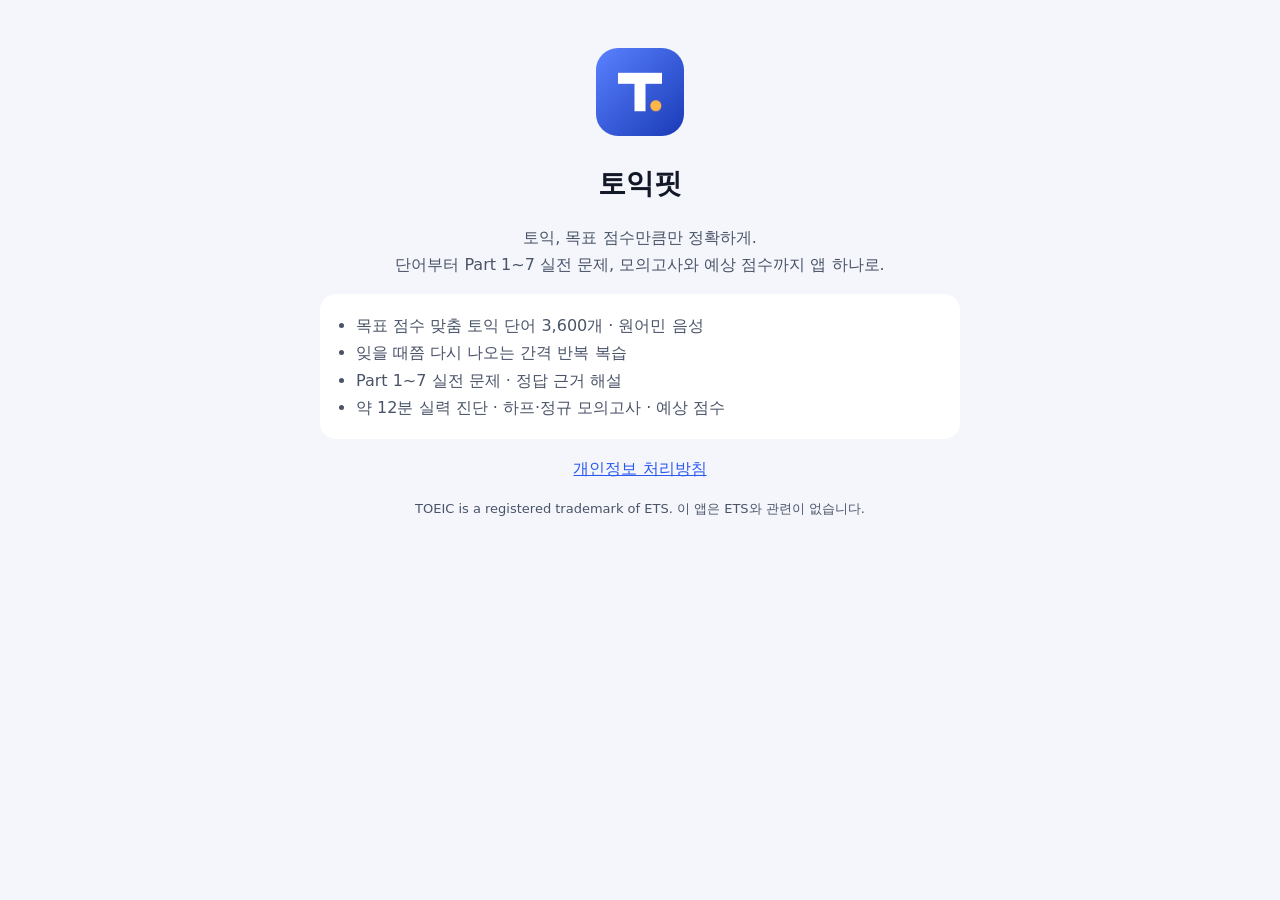
==== index.html @ 3c5a3b59 "토익핏 개인정보 처리방침·소개 페이지 (GitHub Pages) Co-Authored-By: Claude Opus 5.5 <noreply@anthropic.com> Claude-S" ====
<!doctype html>
<html lang="ko">
<head>
<meta charset="utf-8" />
<meta name="viewport" content="width=device-width, initial-scale=1" />
<title>토익핏</title>
<meta name="description" content="목표 점수 맞춤 토익 단어·실전 문제·모의고사 앱" />
<link rel="icon" href="icon.png" />
<style>
  :root { --bg: #f4f6fb; --fg: #121826; --muted: #4a5468; --brand: #2b59f0; --card: #fff; color-scheme: light; }
  @media (prefers-color-scheme: dark) { :root { --bg: #0d1117; --fg: #edf1f7; --muted: #aab3c3; --brand: #6d8dff; --card: #161b22; color-scheme: dark; } }
  body { margin: 0; background: var(--bg); color: var(--fg); font: 16px/1.7 -apple-system, "Apple SD Gothic Neo", "Malgun Gothic", system-ui, sans-serif; word-break: keep-all; }
  main { max-width: 640px; margin: 0 auto; padding: 48px 20px 64px; text-align: center; }
  img { width: 88px; height: 88px; border-radius: 22px; }
  h1 { font-size: 28px; margin: 16px 0 6px; }
  p { color: var(--muted); }
  ul { text-align: left; background: var(--card); border-radius: 16px; padding: 18px 18px 18px 36px; color: var(--muted); }
  a { color: var(--brand); }
</style>
</head>
<body>
<main>
  <img src="icon.png" alt="" />
  <h1>토익핏</h1>
  <p>토익, 목표 점수만큼만 정확하게.<br />단어부터 Part 1~7 실전 문제, 모의고사와 예상 점수까지 앱 하나로.</p>
  <ul>
    <li>목표 점수 맞춤 토익 단어 3,600개 · 원어민 음성</li>
    <li>잊을 때쯤 다시 나오는 간격 반복 복습</li>
    <li>Part 1~7 실전 문제 · 정답 근거 해설</li>
    <li>약 12분 실력 진단 · 하프·정규 모의고사 · 예상 점수</li>
  </ul>
  <p><a href="privacy.html">개인정보 처리방침</a></p>
  <p style="font-size:13px">TOEIC is a registered trademark of ETS. 이 앱은 ETS와 관련이 없습니다.</p>
</main>
</body>
</html>
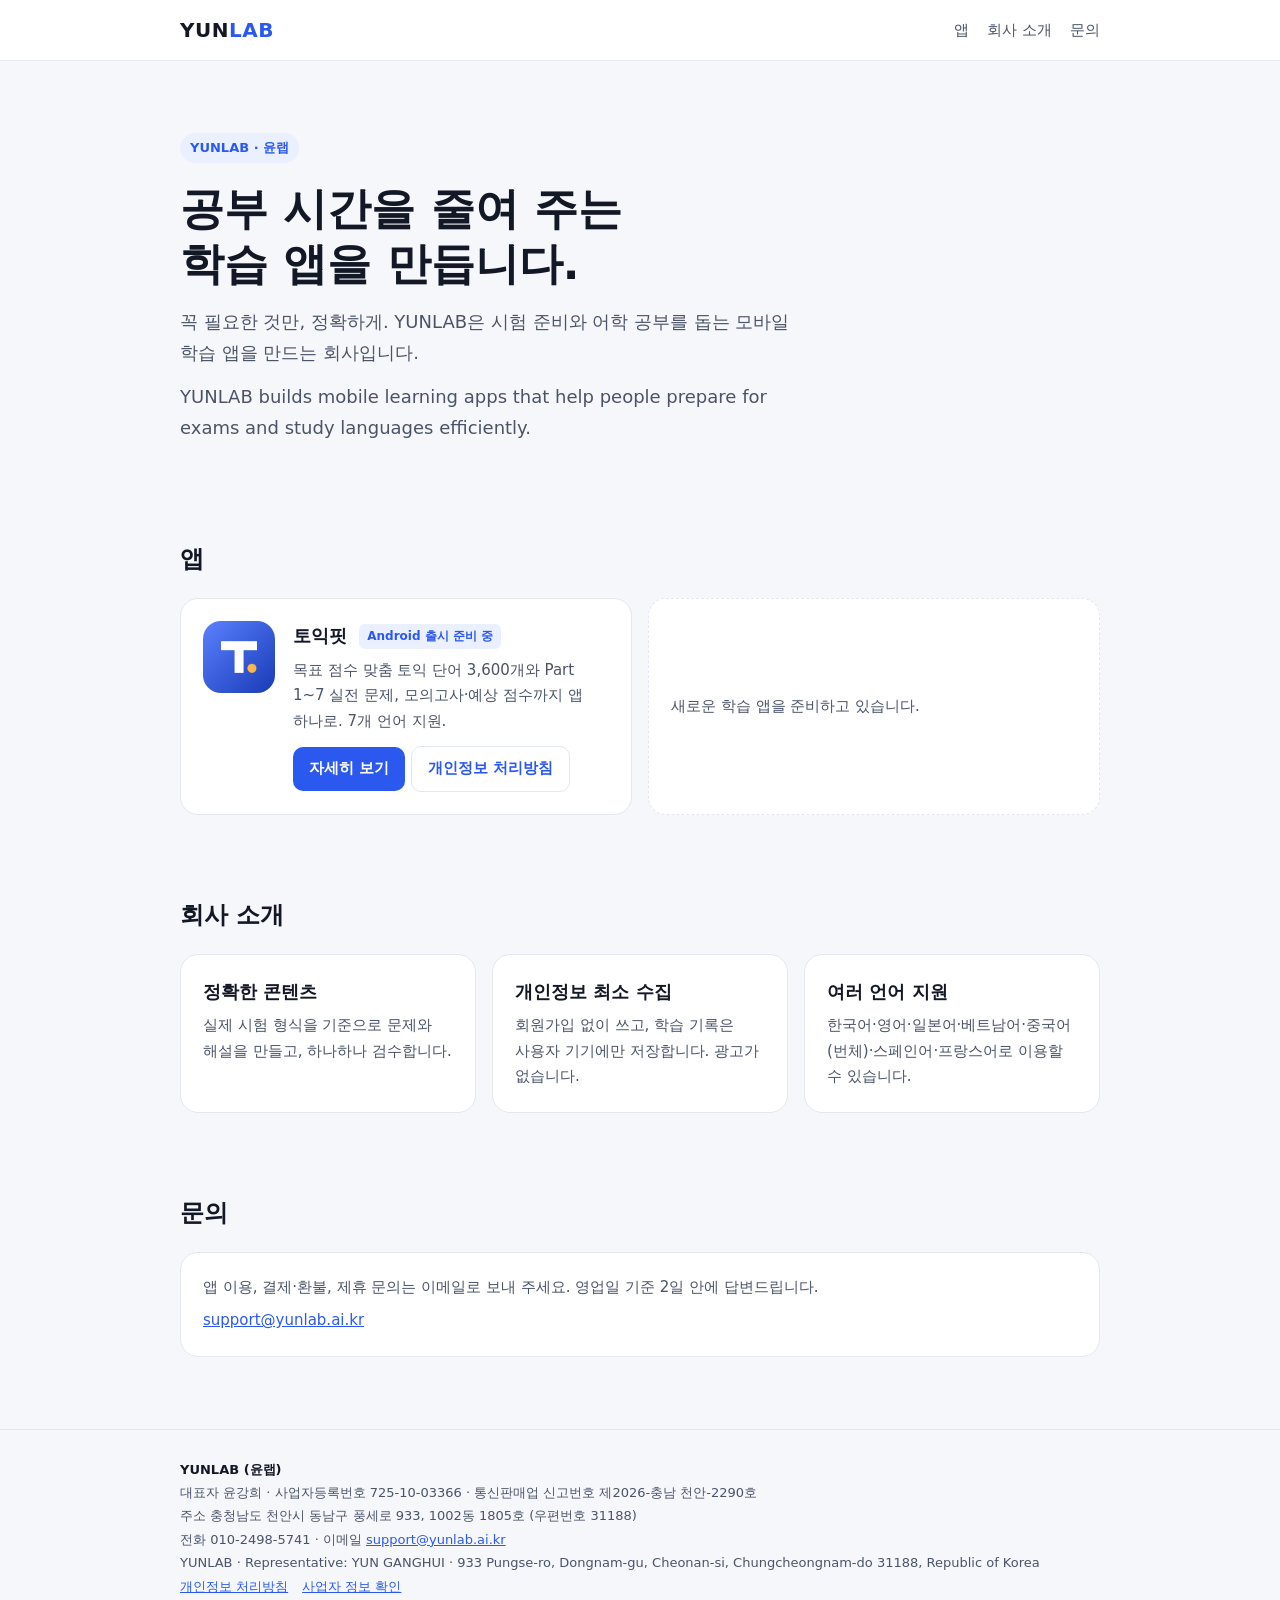
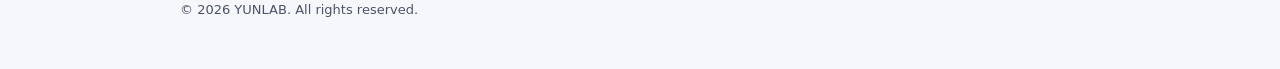
==== commit c088c80a: "YUNLAB 회사 홈페이지: 회사 소개·앱 목록·문의·사업자 정보, 토익핏 소개 페이지(화면 4장) Co-Authored-By: Claude Opus 5.5 <noreply@ant" ====
--- a/index.html
+++ b/index.html
@@ -3,34 +3,68 @@
 <head>
 <meta charset="utf-8" />
 <meta name="viewport" content="width=device-width, initial-scale=1" />
-<title>토익핏</title>
-<meta name="description" content="목표 점수 맞춤 토익 단어·실전 문제·모의고사 앱" />
-<link rel="icon" href="icon.png" />
-<style>
-  :root { --bg: #f4f6fb; --fg: #121826; --muted: #4a5468; --brand: #2b59f0; --card: #fff; color-scheme: light; }
-  @media (prefers-color-scheme: dark) { :root { --bg: #0d1117; --fg: #edf1f7; --muted: #aab3c3; --brand: #6d8dff; --card: #161b22; color-scheme: dark; } }
-  body { margin: 0; background: var(--bg); color: var(--fg); font: 16px/1.7 -apple-system, "Apple SD Gothic Neo", "Malgun Gothic", system-ui, sans-serif; word-break: keep-all; }
-  main { max-width: 640px; margin: 0 auto; padding: 48px 20px 64px; text-align: center; }
-  img { width: 88px; height: 88px; border-radius: 22px; }
-  h1 { font-size: 28px; margin: 16px 0 6px; }
-  p { color: var(--muted); }
-  ul { text-align: left; background: var(--card); border-radius: 16px; padding: 18px 18px 18px 36px; color: var(--muted); }
-  a { color: var(--brand); }
-</style>
+<title>YUNLAB 윤랩</title>
+<meta name="description" content="YUNLAB(윤랩)은 시험 준비와 어학 공부를 돕는 학습 앱을 만드는 회사입니다. 대표 앱: 토익핏." />
+<meta property="og:title" content="YUNLAB 윤랩" />
+<meta property="og:description" content="공부 시간을 줄여 주는 학습 앱을 만듭니다." />
+<link rel="icon" href="toeicfit/icon.png" />
+<link rel="stylesheet" href="site.css" />
 </head>
 <body>
-<main>
-  <img src="icon.png" alt="" />
-  <h1>토익핏</h1>
-  <p>토익, 목표 점수만큼만 정확하게.<br />단어부터 Part 1~7 실전 문제, 모의고사와 예상 점수까지 앱 하나로.</p>
-  <ul>
-    <li>목표 점수 맞춤 토익 단어 3,600개 · 원어민 음성</li>
-    <li>잊을 때쯤 다시 나오는 간격 반복 복습</li>
-    <li>Part 1~7 실전 문제 · 정답 근거 해설</li>
-    <li>약 12분 실력 진단 · 하프·정규 모의고사 · 예상 점수</li>
-  </ul>
-  <p><a href="privacy.html">개인정보 처리방침</a></p>
-  <p style="font-size:13px">TOEIC is a registered trademark of ETS. 이 앱은 ETS와 관련이 없습니다.</p>
+<header class="top"><div class="wrap">
+  <a class="logo" href="./">YUN<span>LAB</span></a>
+  <nav><a href="#apps">앱</a><a href="#about">회사 소개</a><a href="#contact">문의</a></nav>
+</div></header>
+
+<main class="wrap">
+  <div class="hero">
+    <span class="eyebrow">YUNLAB · 윤랩</span>
+    <h1>공부 시간을 줄여 주는<br />학습 앱을 만듭니다.</h1>
+    <p>꼭 필요한 것만, 정확하게. YUNLAB은 시험 준비와 어학 공부를 돕는 모바일 학습 앱을 만드는 회사입니다.</p>
+    <p class="en" style="margin-top:14px">YUNLAB builds mobile learning apps that help people prepare for exams and study languages efficiently.</p>
+  </div>
+
+  <section id="apps">
+    <h2>앱</h2>
+    <div class="grid">
+      <div class="card app">
+        <img src="toeicfit/icon.png" alt="토익핏 아이콘" />
+        <div>
+          <h3>토익핏 <span class="badge">Android 출시 준비 중</span></h3>
+          <p>목표 점수 맞춤 토익 단어 3,600개와 Part 1~7 실전 문제, 모의고사·예상 점수까지 앱 하나로. 7개 언어 지원.</p>
+          <a class="btn" href="toeicfit/">자세히 보기</a><a class="btn ghost" href="privacy.html">개인정보 처리방침</a>
+        </div>
+      </div>
+      <div class="card soon"><p>새로운 학습 앱을 준비하고 있습니다.</p></div>
+    </div>
+  </section>
+
+  <section id="about">
+    <h2>회사 소개</h2>
+    <div class="grid">
+      <div class="card"><h3>정확한 콘텐츠</h3><p>실제 시험 형식을 기준으로 문제와 해설을 만들고, 하나하나 검수합니다.</p></div>
+      <div class="card"><h3>개인정보 최소 수집</h3><p>회원가입 없이 쓰고, 학습 기록은 사용자 기기에만 저장합니다. 광고가 없습니다.</p></div>
+      <div class="card"><h3>여러 언어 지원</h3><p>한국어·영어·일본어·베트남어·중국어(번체)·스페인어·프랑스어로 이용할 수 있습니다.</p></div>
+    </div>
+  </section>
+
+  <section id="contact">
+    <h2>문의</h2>
+    <div class="card">
+      <p>앱 이용, 결제·환불, 제휴 문의는 이메일로 보내 주세요. 영업일 기준 2일 안에 답변드립니다.</p>
+      <p style="margin-top:8px"><a href="mailto:support@yunlab.ai.kr">support@yunlab.ai.kr</a></p>
+    </div>
+  </section>
 </main>
+
+<footer><div class="wrap">
+  <b>YUNLAB (윤랩)</b><br />
+  대표자 윤강희 · 사업자등록번호 725-10-03366 · 통신판매업 신고번호 제2026-충남 천안-2290호<br />
+  주소 충청남도 천안시 동남구 풍세로 933, 1002동 1805호 (우편번호 31188)<br />
+  전화 010-2498-5741 · 이메일 <a href="mailto:support@yunlab.ai.kr">support@yunlab.ai.kr</a><br />
+  <span class="en">YUNLAB · Representative: YUN GANGHUI · 933 Pungse-ro, Dongnam-gu, Cheonan-si, Chungcheongnam-do 31188, Republic of Korea</span><br />
+  <span class="links"><a href="privacy.html">개인정보 처리방침</a><a href="https://www.ftc.go.kr/bizCommPop.do?wrkr_no=7251003366" target="_blank" rel="noopener">사업자 정보 확인</a></span><br />
+  © 2026 YUNLAB. All rights reserved.
+</div></footer>
 </body>
 </html>
--- a/site.css
+++ b/site.css
@@ -0,0 +1,54 @@
+:root {
+  --bg: #f6f7fb; --fg: #121826; --muted: #4a5468; --line: #e3e7ef; --card: #ffffff;
+  --brand: #2b59f0; --brand-ink: #ffffff; --soft: #eaf0ff; color-scheme: light;
+}
+@media (prefers-color-scheme: dark) {
+  :root { --bg: #0d1117; --fg: #edf1f7; --muted: #aab3c3; --line: #263041; --card: #161b22;
+    --brand: #6d8dff; --brand-ink: #0d1117; --soft: #1a2440; color-scheme: dark; }
+}
+* { box-sizing: border-box; }
+body { margin: 0; background: var(--bg); color: var(--fg);
+  font: 16px/1.7 -apple-system, "Apple SD Gothic Neo", "Malgun Gothic", "Noto Sans KR", system-ui, sans-serif;
+  word-break: keep-all; overflow-wrap: anywhere; }
+a { color: var(--brand); }
+.wrap { max-width: 960px; margin: 0 auto; padding: 0 20px; }
+header.top { border-bottom: 1px solid var(--line); background: var(--card); }
+header.top .wrap { display: flex; align-items: center; justify-content: space-between; height: 60px; }
+.logo { font-weight: 800; font-size: 20px; letter-spacing: .5px; color: var(--fg); text-decoration: none; }
+.logo span { color: var(--brand); }
+nav a { margin-left: 18px; color: var(--muted); text-decoration: none; font-size: 15px; }
+nav a:hover { color: var(--brand); }
+.hero { padding: 72px 0 56px; }
+.hero h1 { font-size: clamp(28px, 5vw, 44px); line-height: 1.25; margin: 0 0 16px; }
+.hero p { color: var(--muted); font-size: 18px; max-width: 620px; margin: 0; }
+.eyebrow { display: inline-block; font-size: 13px; font-weight: 700; color: var(--brand); background: var(--soft);
+  padding: 4px 10px; border-radius: 999px; margin-bottom: 18px; }
+section { padding: 40px 0; }
+section h2 { font-size: 24px; margin: 0 0 18px; }
+.grid { display: grid; gap: 16px; grid-template-columns: repeat(auto-fit, minmax(260px, 1fr)); }
+.card { background: var(--card); border: 1px solid var(--line); border-radius: 18px; padding: 22px; }
+.card h3 { margin: 0 0 6px; font-size: 18px; }
+.card p { margin: 0; color: var(--muted); font-size: 15px; }
+.app { display: flex; gap: 18px; align-items: flex-start; }
+.app img { width: 72px; height: 72px; border-radius: 18px; flex: none; }
+.badge { display: inline-block; font-size: 12px; font-weight: 700; padding: 2px 8px; border-radius: 6px;
+  background: var(--soft); color: var(--brand); margin-left: 6px; vertical-align: 2px; }
+.btn { display: inline-block; margin-top: 12px; padding: 9px 16px; border-radius: 10px; background: var(--brand);
+  color: var(--brand-ink); text-decoration: none; font-weight: 700; font-size: 15px; }
+.btn.ghost { background: transparent; color: var(--brand); border: 1px solid var(--line); margin-left: 6px; }
+.soon { border-style: dashed; display: flex; align-items: center; color: var(--muted); }
+.shots { display: grid; gap: 12px; grid-template-columns: repeat(auto-fit, minmax(150px, 1fr)); }
+.shots img { width: 100%; height: auto; border-radius: 16px; border: 1px solid var(--line); display: block; }
+ul.feat { margin: 0; padding-left: 20px; color: var(--muted); }
+ul.feat li { margin: 6px 0; }
+footer { border-top: 1px solid var(--line); margin-top: 32px; padding: 28px 0 48px; color: var(--muted); font-size: 13px; line-height: 1.8; }
+footer b { color: var(--fg); }
+footer .links a { margin-right: 14px; }
+.en { color: var(--muted); font-size: 15px; }
+@media (max-width: 560px) {
+  nav a { margin-left: 12px; font-size: 14px; }
+  .hero { padding: 48px 0 36px; }
+  .btn.ghost { margin-left: 0; }
+}
+footer .en { font-size: inherit; }
+@media (max-width: 560px) { .hero.app { flex-direction: column; gap: 14px; } }
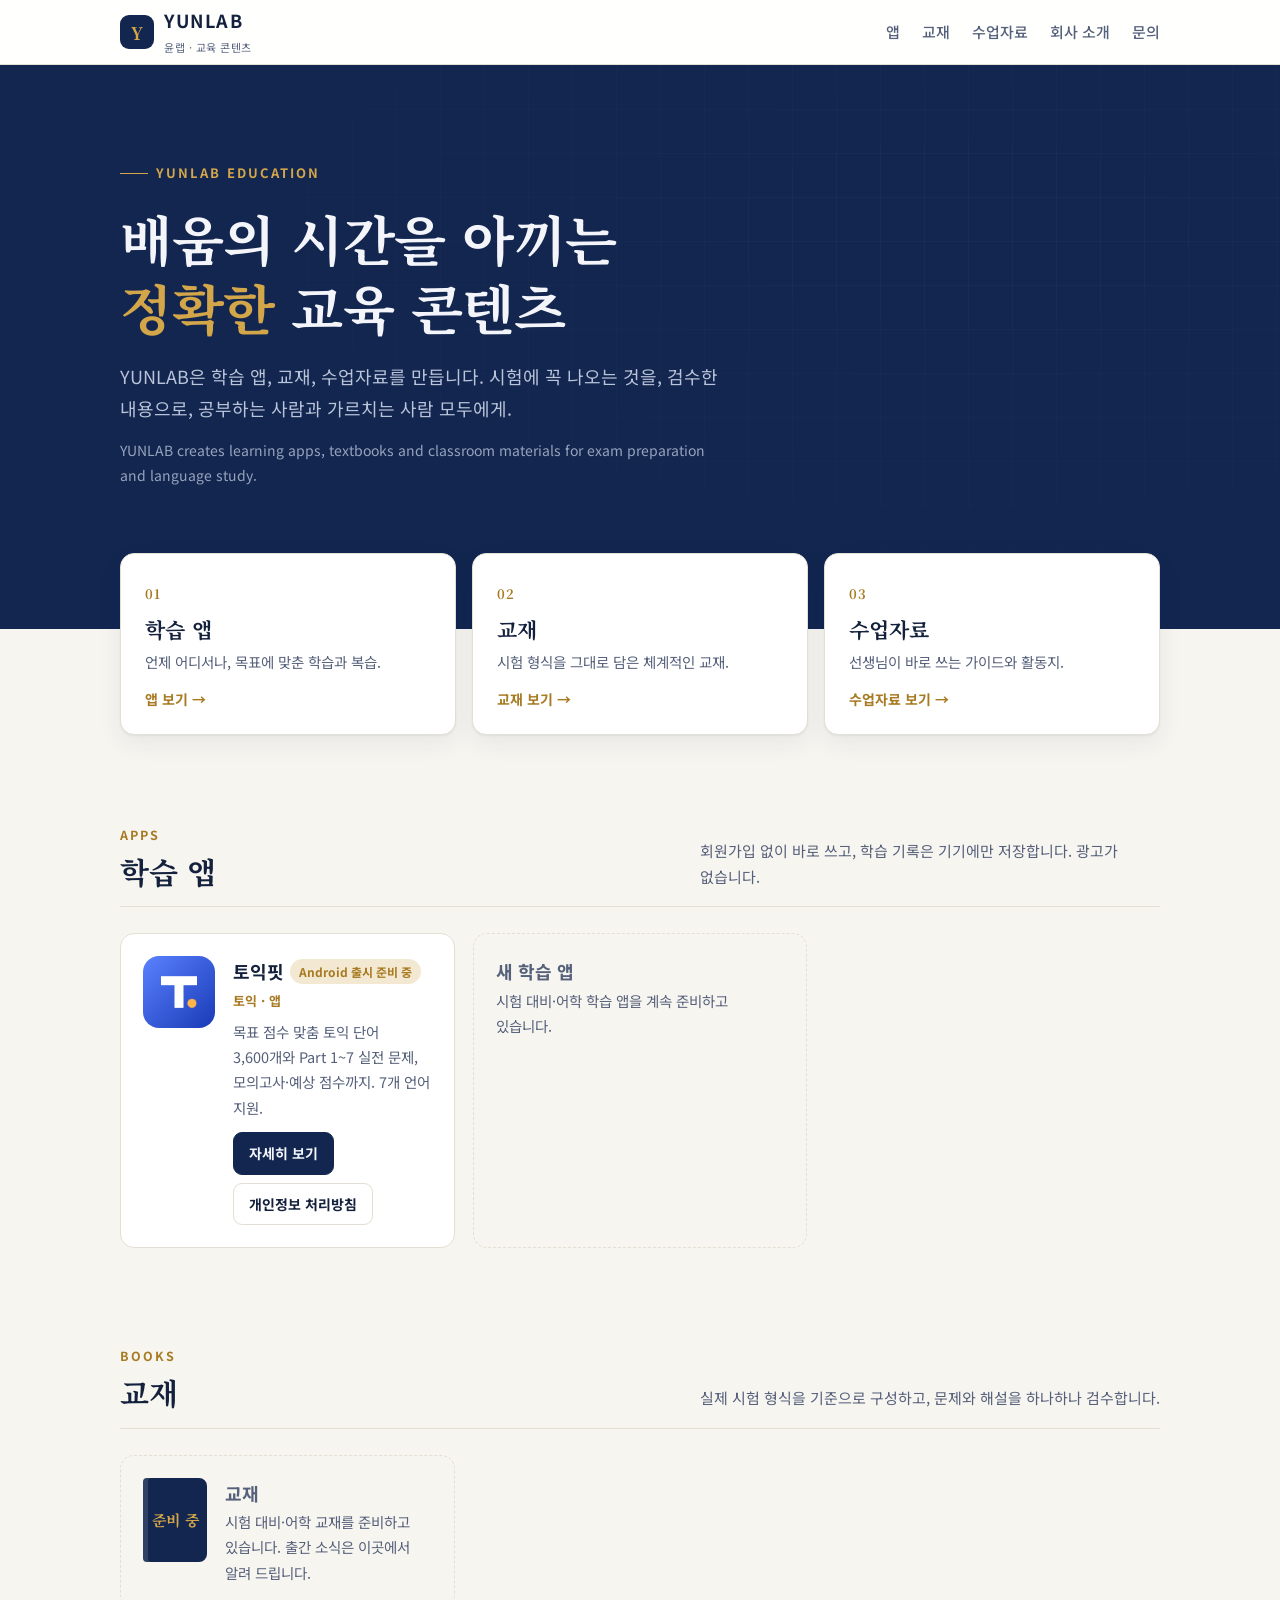
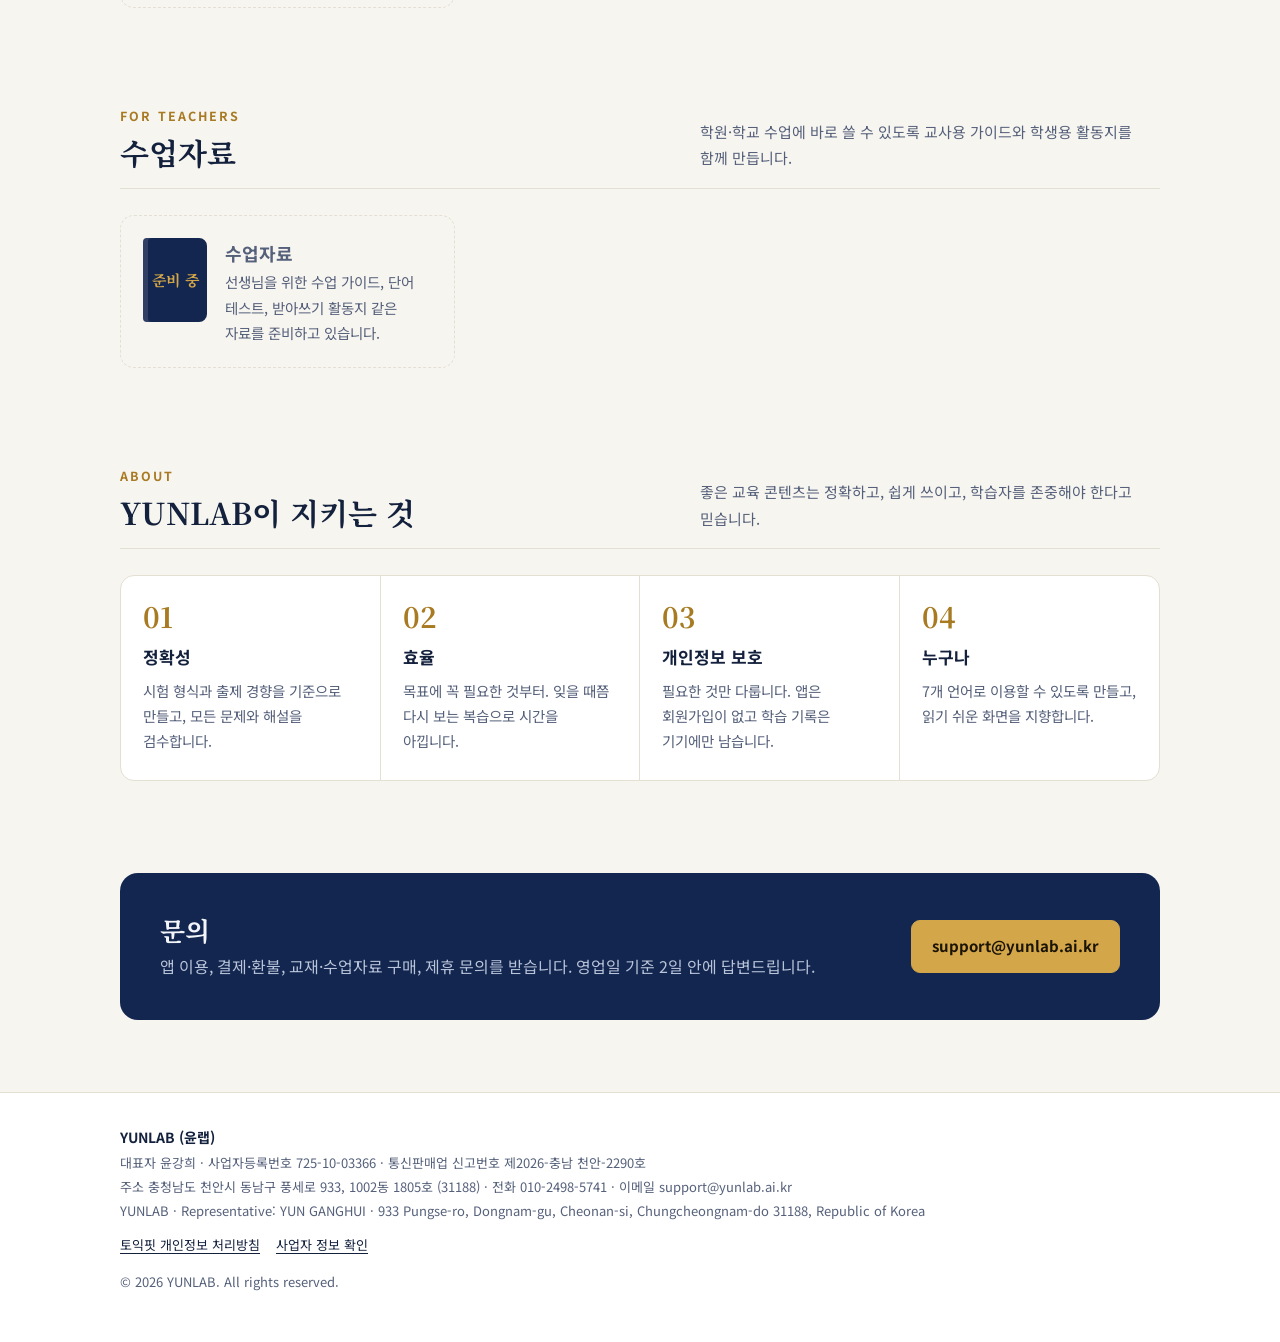
==== commit 6fd10965: "YUNLAB 홈페이지 새 디자인: 신뢰감 있는 교육 회사(남색·금색·명조), 앱·교재·수업자료 3분야와 목록 파일(catalog.js) Co-Authored-By: Claude O" ====
--- a/index.html
+++ b/index.html
@@ -3,68 +3,94 @@
 <head>
 <meta charset="utf-8" />
 <meta name="viewport" content="width=device-width, initial-scale=1" />
-<title>YUNLAB 윤랩</title>
-<meta name="description" content="YUNLAB(윤랩)은 시험 준비와 어학 공부를 돕는 학습 앱을 만드는 회사입니다. 대표 앱: 토익핏." />
+<title>YUNLAB 윤랩 · 교육 콘텐츠</title>
+<meta name="description" content="YUNLAB(윤랩)은 학습 앱, 교재, 수업자료를 만드는 교육 콘텐츠 회사입니다." />
 <meta property="og:title" content="YUNLAB 윤랩" />
-<meta property="og:description" content="공부 시간을 줄여 주는 학습 앱을 만듭니다." />
+<meta property="og:description" content="배움의 시간을 아끼는 교육 콘텐츠 — 학습 앱 · 교재 · 수업자료" />
 <link rel="icon" href="toeicfit/icon.png" />
+<link rel="preconnect" href="https://fonts.googleapis.com" />
+<link rel="preconnect" href="https://fonts.gstatic.com" crossorigin />
+<link rel="stylesheet" href="https://fonts.googleapis.com/css2?family=Noto+Sans+KR:wght@400;500;700&family=Noto+Serif+KR:wght@600;700&display=swap" />
 <link rel="stylesheet" href="site.css" />
 </head>
 <body>
 <header class="top"><div class="wrap">
-  <a class="logo" href="./">YUN<span>LAB</span></a>
-  <nav><a href="#apps">앱</a><a href="#about">회사 소개</a><a href="#contact">문의</a></nav>
+  <a class="brand" href="./"><span class="mark">Y</span><span><b>YUNLAB</b><small>윤랩 · 교육 콘텐츠</small></span></a>
+  <nav><a href="#apps">앱</a><a href="#books">교재</a><a href="#materials">수업자료</a><a class="hide-s" href="#about">회사 소개</a><a href="#contact">문의</a></nav>
 </div></header>
 
+<div class="hero"><div class="wrap">
+  <span class="eyebrow">YUNLAB Education</span>
+  <h1>배움의 시간을 아끼는<br /><em>정확한</em> 교육 콘텐츠</h1>
+  <p class="lead">YUNLAB은 학습 앱, 교재, 수업자료를 만듭니다. 시험에 꼭 나오는 것을, 검수한 내용으로, 공부하는 사람과 가르치는 사람 모두에게.</p>
+  <p class="en">YUNLAB creates learning apps, textbooks and classroom materials for exam preparation and language study.</p>
+</div></div>
+
 <main class="wrap">
-  <div class="hero">
-    <span class="eyebrow">YUNLAB · 윤랩</span>
-    <h1>공부 시간을 줄여 주는<br />학습 앱을 만듭니다.</h1>
-    <p>꼭 필요한 것만, 정확하게. YUNLAB은 시험 준비와 어학 공부를 돕는 모바일 학습 앱을 만드는 회사입니다.</p>
-    <p class="en" style="margin-top:14px">YUNLAB builds mobile learning apps that help people prepare for exams and study languages efficiently.</p>
+  <div class="pillars">
+    <a class="pillar" href="#apps"><span class="num">01</span><h3>학습 앱</h3><p>언제 어디서나, 목표에 맞춘 학습과 복습.</p><span class="go">앱 보기 →</span></a>
+    <a class="pillar" href="#books"><span class="num">02</span><h3>교재</h3><p>시험 형식을 그대로 담은 체계적인 교재.</p><span class="go">교재 보기 →</span></a>
+    <a class="pillar" href="#materials"><span class="num">03</span><h3>수업자료</h3><p>선생님이 바로 쓰는 가이드와 활동지.</p><span class="go">수업자료 보기 →</span></a>
   </div>
 
-  <section id="apps">
-    <h2>앱</h2>
-    <div class="grid">
-      <div class="card app">
-        <img src="toeicfit/icon.png" alt="토익핏 아이콘" />
-        <div>
-          <h3>토익핏 <span class="badge">Android 출시 준비 중</span></h3>
-          <p>목표 점수 맞춤 토익 단어 3,600개와 Part 1~7 실전 문제, 모의고사·예상 점수까지 앱 하나로. 7개 언어 지원.</p>
-          <a class="btn" href="toeicfit/">자세히 보기</a><a class="btn ghost" href="privacy.html">개인정보 처리방침</a>
-        </div>
-      </div>
-      <div class="card soon"><p>새로운 학습 앱을 준비하고 있습니다.</p></div>
+  <section class="block" id="apps">
+    <div class="sec-head"><div><span class="kicker">Apps</span><h2>학습 앱</h2></div><p>회원가입 없이 바로 쓰고, 학습 기록은 기기에만 저장합니다. 광고가 없습니다.</p></div>
+    <div class="grid" data-list="apps"></div>
+  </section>
+
+  <section class="block" id="books">
+    <div class="sec-head"><div><span class="kicker">Books</span><h2>교재</h2></div><p>실제 시험 형식을 기준으로 구성하고, 문제와 해설을 하나하나 검수합니다.</p></div>
+    <div class="grid" data-list="books"></div>
+  </section>
+
+  <section class="block" id="materials">
+    <div class="sec-head"><div><span class="kicker">For Teachers</span><h2>수업자료</h2></div><p>학원·학교 수업에 바로 쓸 수 있도록 교사용 가이드와 학생용 활동지를 함께 만듭니다.</p></div>
+    <div class="grid" data-list="materials"></div>
+  </section>
+
+  <section class="block" id="about">
+    <div class="sec-head"><div><span class="kicker">About</span><h2>YUNLAB이 지키는 것</h2></div><p>좋은 교육 콘텐츠는 정확하고, 쉽게 쓰이고, 학습자를 존중해야 한다고 믿습니다.</p></div>
+    <div class="values">
+      <div class="value"><b>01</b><h3>정확성</h3><p>시험 형식과 출제 경향을 기준으로 만들고, 모든 문제와 해설을 검수합니다.</p></div>
+      <div class="value"><b>02</b><h3>효율</h3><p>목표에 꼭 필요한 것부터. 잊을 때쯤 다시 보는 복습으로 시간을 아낍니다.</p></div>
+      <div class="value"><b>03</b><h3>개인정보 보호</h3><p>필요한 것만 다룹니다. 앱은 회원가입이 없고 학습 기록은 기기에만 남습니다.</p></div>
+      <div class="value"><b>04</b><h3>누구나</h3><p>7개 언어로 이용할 수 있도록 만들고, 읽기 쉬운 화면을 지향합니다.</p></div>
     </div>
   </section>
 
-  <section id="about">
-    <h2>회사 소개</h2>
-    <div class="grid">
-      <div class="card"><h3>정확한 콘텐츠</h3><p>실제 시험 형식을 기준으로 문제와 해설을 만들고, 하나하나 검수합니다.</p></div>
-      <div class="card"><h3>개인정보 최소 수집</h3><p>회원가입 없이 쓰고, 학습 기록은 사용자 기기에만 저장합니다. 광고가 없습니다.</p></div>
-      <div class="card"><h3>여러 언어 지원</h3><p>한국어·영어·일본어·베트남어·중국어(번체)·스페인어·프랑스어로 이용할 수 있습니다.</p></div>
-    </div>
-  </section>
-
-  <section id="contact">
-    <h2>문의</h2>
-    <div class="card">
-      <p>앱 이용, 결제·환불, 제휴 문의는 이메일로 보내 주세요. 영업일 기준 2일 안에 답변드립니다.</p>
-      <p style="margin-top:8px"><a href="mailto:support@yunlab.ai.kr">support@yunlab.ai.kr</a></p>
-    </div>
-  </section>
+  <div class="contact" id="contact">
+    <div><h2>문의</h2><p>앱 이용, 결제·환불, 교재·수업자료 구매, 제휴 문의를 받습니다. 영업일 기준 2일 안에 답변드립니다.</p></div>
+    <a class="btn" href="mailto:support@yunlab.ai.kr">support@yunlab.ai.kr</a>
+  </div>
 </main>
 
 <footer><div class="wrap">
-  <b>YUNLAB (윤랩)</b><br />
+  <div class="biz"><b>YUNLAB (윤랩)</b><br />
   대표자 윤강희 · 사업자등록번호 725-10-03366 · 통신판매업 신고번호 제2026-충남 천안-2290호<br />
-  주소 충청남도 천안시 동남구 풍세로 933, 1002동 1805호 (우편번호 31188)<br />
-  전화 010-2498-5741 · 이메일 <a href="mailto:support@yunlab.ai.kr">support@yunlab.ai.kr</a><br />
-  <span class="en">YUNLAB · Representative: YUN GANGHUI · 933 Pungse-ro, Dongnam-gu, Cheonan-si, Chungcheongnam-do 31188, Republic of Korea</span><br />
-  <span class="links"><a href="privacy.html">개인정보 처리방침</a><a href="https://www.ftc.go.kr/bizCommPop.do?wrkr_no=7251003366" target="_blank" rel="noopener">사업자 정보 확인</a></span><br />
-  © 2026 YUNLAB. All rights reserved.
+  주소 충청남도 천안시 동남구 풍세로 933, 1002동 1805호 (31188) · 전화 010-2498-5741 · 이메일 support@yunlab.ai.kr<br />
+  YUNLAB · Representative: YUN GANGHUI · 933 Pungse-ro, Dongnam-gu, Cheonan-si, Chungcheongnam-do 31188, Republic of Korea</div>
+  <div class="links"><a href="privacy.html">토익핏 개인정보 처리방침</a><a href="https://www.ftc.go.kr/bizCommPop.do?wrkr_no=7251003366" target="_blank" rel="noopener">사업자 정보 확인</a></div>
+  <div class="copy">© 2026 YUNLAB. All rights reserved.</div>
 </div></footer>
+
+<noscript><p class="wrap">목록을 보려면 자바스크립트를 켜 주세요. <a href="toeicfit/">토익핏 소개</a></p></noscript>
+<script src="catalog.js"></script>
+<script>
+  (function () {
+    var esc = function (s) { return String(s == null ? "" : s).replace(/[&<>"]/g, function (c) { return { "&": "&amp;", "<": "&lt;", ">": "&gt;", '"': "&quot;" }[c]; }); };
+    var C = window.YUNLAB_CATALOG || {};
+    document.querySelectorAll("[data-list]").forEach(function (box) {
+      box.innerHTML = (C[box.dataset.list] || []).map(function (x) {
+        var pic = x.icon ? '<img class="thumb" src="' + esc(x.icon) + '" alt="" width="72" height="72" />'
+          : x.cover ? '<div class="cover">' + esc(x.cover) + "</div>" : "";
+        var st = x.status ? '<span class="status' + (x.status === "on" ? " on" : "") + '">' + esc(x.statusText || (x.status === "on" ? "출시" : "준비 중")) + "</span>" : "";
+        var links = (x.links || []).map(function (l, i) { return '<a class="btn' + (i ? " line" : "") + '" href="' + esc(l.href) + '">' + esc(l.label) + "</a>"; }).join("");
+        return '<article class="item' + (x.placeholder ? " soon" : "") + '">' + pic + "<div><h3>" + esc(x.title) + st + "</h3>"
+          + (x.sub ? '<div class="sub">' + esc(x.sub) + "</div>" : "") + "<p>" + esc(x.desc) + "</p>"
+          + (links ? '<div class="links">' + links + "</div>" : "") + "</div></article>";
+      }).join("");
+    });
+  })();
+</script>
 </body>
 </html>
--- a/site.css
+++ b/site.css
@@ -1,54 +1,157 @@
+/* YUNLAB — 신뢰감 있는 교육 회사: 짙은 남색 + 따뜻한 금색, 제목은 명조 */
 :root {
-  --bg: #f6f7fb; --fg: #121826; --muted: #4a5468; --line: #e3e7ef; --card: #ffffff;
-  --brand: #2b59f0; --brand-ink: #ffffff; --soft: #eaf0ff; color-scheme: light;
+  --bg: #f7f5f0; --surface: #ffffff; --ink: #14213d; --muted: #55607a; --line: #e4dfd3;
+  --navy: #12264f; --navy-2: #1d3a73; --on-navy: #f3f5fa; --on-navy-muted: #b9c3d9;
+  --gold: #a87a22; --gold-bright: #d4a64a; --gold-soft: #f3e9d2;
+  --serif: "Noto Serif KR", "Nanum Myeongjo", "AppleMyungjo", serif;
+  --sans: "Noto Sans KR", -apple-system, "Apple SD Gothic Neo", "Malgun Gothic", system-ui, sans-serif;
+  --radius: 14px; --shadow: 0 1px 2px rgba(18,38,79,.06), 0 8px 24px rgba(18,38,79,.07);
+  color-scheme: light;
 }
 @media (prefers-color-scheme: dark) {
-  :root { --bg: #0d1117; --fg: #edf1f7; --muted: #aab3c3; --line: #263041; --card: #161b22;
-    --brand: #6d8dff; --brand-ink: #0d1117; --soft: #1a2440; color-scheme: dark; }
+  :root {
+    --bg: #0c1220; --surface: #131b2e; --ink: #e9edf5; --muted: #a3adc2; --line: #243049;
+    --navy: #0a1630; --navy-2: #12264f; --on-navy: #eef1f8; --on-navy-muted: #9fabc6;
+    --gold: #d9b15c; --gold-bright: #e6c272; --gold-soft: #2a2414;
+    --shadow: 0 1px 2px rgba(0,0,0,.3), 0 8px 24px rgba(0,0,0,.25);
+    color-scheme: dark;
+  }
 }
 * { box-sizing: border-box; }
-body { margin: 0; background: var(--bg); color: var(--fg);
-  font: 16px/1.7 -apple-system, "Apple SD Gothic Neo", "Malgun Gothic", "Noto Sans KR", system-ui, sans-serif;
-  word-break: keep-all; overflow-wrap: anywhere; }
-a { color: var(--brand); }
-.wrap { max-width: 960px; margin: 0 auto; padding: 0 20px; }
-header.top { border-bottom: 1px solid var(--line); background: var(--card); }
-header.top .wrap { display: flex; align-items: center; justify-content: space-between; height: 60px; }
-.logo { font-weight: 800; font-size: 20px; letter-spacing: .5px; color: var(--fg); text-decoration: none; }
-.logo span { color: var(--brand); }
-nav a { margin-left: 18px; color: var(--muted); text-decoration: none; font-size: 15px; }
-nav a:hover { color: var(--brand); }
-.hero { padding: 72px 0 56px; }
-.hero h1 { font-size: clamp(28px, 5vw, 44px); line-height: 1.25; margin: 0 0 16px; }
-.hero p { color: var(--muted); font-size: 18px; max-width: 620px; margin: 0; }
-.eyebrow { display: inline-block; font-size: 13px; font-weight: 700; color: var(--brand); background: var(--soft);
-  padding: 4px 10px; border-radius: 999px; margin-bottom: 18px; }
-section { padding: 40px 0; }
-section h2 { font-size: 24px; margin: 0 0 18px; }
-.grid { display: grid; gap: 16px; grid-template-columns: repeat(auto-fit, minmax(260px, 1fr)); }
-.card { background: var(--card); border: 1px solid var(--line); border-radius: 18px; padding: 22px; }
-.card h3 { margin: 0 0 6px; font-size: 18px; }
-.card p { margin: 0; color: var(--muted); font-size: 15px; }
-.app { display: flex; gap: 18px; align-items: flex-start; }
-.app img { width: 72px; height: 72px; border-radius: 18px; flex: none; }
-.badge { display: inline-block; font-size: 12px; font-weight: 700; padding: 2px 8px; border-radius: 6px;
-  background: var(--soft); color: var(--brand); margin-left: 6px; vertical-align: 2px; }
-.btn { display: inline-block; margin-top: 12px; padding: 9px 16px; border-radius: 10px; background: var(--brand);
-  color: var(--brand-ink); text-decoration: none; font-weight: 700; font-size: 15px; }
-.btn.ghost { background: transparent; color: var(--brand); border: 1px solid var(--line); margin-left: 6px; }
-.soon { border-style: dashed; display: flex; align-items: center; color: var(--muted); }
-.shots { display: grid; gap: 12px; grid-template-columns: repeat(auto-fit, minmax(150px, 1fr)); }
-.shots img { width: 100%; height: auto; border-radius: 16px; border: 1px solid var(--line); display: block; }
-ul.feat { margin: 0; padding-left: 20px; color: var(--muted); }
-ul.feat li { margin: 6px 0; }
-footer { border-top: 1px solid var(--line); margin-top: 32px; padding: 28px 0 48px; color: var(--muted); font-size: 13px; line-height: 1.8; }
-footer b { color: var(--fg); }
-footer .links a { margin-right: 14px; }
-.en { color: var(--muted); font-size: 15px; }
+html { scroll-behavior: smooth; }
+body { margin: 0; background: var(--bg); color: var(--ink); font: 16px/1.75 var(--sans);
+  word-break: keep-all; overflow-wrap: anywhere; -webkit-font-smoothing: antialiased; }
+a { color: inherit; }
+img { max-width: 100%; display: block; }
+.wrap { max-width: 1080px; margin: 0 auto; padding: 0 20px; }
+.serif { font-family: var(--serif); }
+
+/* 머리말 */
+.top { position: sticky; top: 0; z-index: 10; background: color-mix(in srgb, var(--surface) 92%, transparent);
+  backdrop-filter: saturate(1.4) blur(8px); border-bottom: 1px solid var(--line); }
+.top .wrap { display: flex; align-items: center; justify-content: space-between; height: 64px; gap: 16px; }
+.brand { display: flex; align-items: center; gap: 10px; text-decoration: none; }
+.mark { width: 34px; height: 34px; border-radius: 9px; background: var(--navy); color: var(--gold-bright);
+  display: grid; place-items: center; font: 700 17px/1 var(--serif); }
+.brand b { font: 700 18px/1 var(--sans); letter-spacing: 1.5px; color: var(--ink); }
+.brand small { display: block; font-size: 11px; color: var(--muted); letter-spacing: .5px; margin-top: 3px; }
+.top nav { display: flex; gap: 22px; }
+.top nav a { text-decoration: none; color: var(--muted); font-size: 15px; font-weight: 500; }
+.top nav a:hover { color: var(--ink); }
+
+/* 첫 화면 */
+.hero { background: var(--navy); color: var(--on-navy); position: relative; overflow: hidden; }
+.hero::before { content: ""; position: absolute; inset: 0; opacity: .5; pointer-events: none;
+  background-image: linear-gradient(rgba(255,255,255,.05) 1px, transparent 1px), linear-gradient(90deg, rgba(255,255,255,.05) 1px, transparent 1px);
+  background-size: 44px 44px; mask-image: radial-gradient(ellipse at 75% 30%, #000 10%, transparent 70%); }
+.hero .wrap { position: relative; padding-top: 88px; padding-bottom: 128px; }
+.eyebrow { display: inline-flex; align-items: center; gap: 8px; color: var(--gold-bright); font-size: 13px;
+  font-weight: 700; letter-spacing: 2px; text-transform: uppercase; }
+.eyebrow::before { content: ""; width: 28px; height: 1px; background: currentColor; }
+.hero h1 { font: 700 clamp(32px, 5.4vw, 54px)/1.28 var(--serif); margin: 18px 0 20px; letter-spacing: -.5px; }
+.hero h1 em { font-style: normal; color: var(--gold-bright); }
+.hero p.lead { color: var(--on-navy-muted); font-size: 18px; max-width: 600px; margin: 0; }
+.hero p.en { color: var(--on-navy-muted); opacity: .8; font-size: 14px; margin-top: 14px; max-width: 600px; }
+
+/* 세 분야 */
+.pillars { position: relative; margin-top: -76px; display: grid; gap: 16px; grid-template-columns: repeat(3, 1fr); }
+.pillar { background: var(--surface); border: 1px solid var(--line); border-radius: var(--radius); box-shadow: var(--shadow);
+  padding: 24px 24px 22px; text-decoration: none; display: block; transition: transform .15s, border-color .15s; }
+.pillar:hover { transform: translateY(-2px); border-color: var(--gold); }
+.pillar .num { font: 700 13px/1 var(--serif); color: var(--gold); letter-spacing: 1px; }
+.pillar h3 { font: 700 21px/1.3 var(--serif); margin: 10px 0 6px; }
+.pillar p { margin: 0; color: var(--muted); font-size: 14.5px; }
+.pillar .go { display: inline-block; margin-top: 12px; font-size: 14px; font-weight: 700; color: var(--gold); }
+
+/* 섹션 */
+section.block { padding: 84px 0 8px; scroll-margin-top: 64px; }
+.sec-head { display: flex; align-items: flex-end; justify-content: space-between; gap: 16px; margin-bottom: 26px;
+  border-bottom: 1px solid var(--line); padding-bottom: 16px; }
+.sec-head h2 { font: 700 30px/1.25 var(--serif); margin: 6px 0 0; }
+.sec-head p { margin: 0; color: var(--muted); font-size: 15px; max-width: 460px; }
+.kicker { font-size: 12.5px; font-weight: 700; letter-spacing: 2px; color: var(--gold); text-transform: uppercase; }
+
+.grid { display: grid; gap: 18px; grid-template-columns: repeat(auto-fill, minmax(300px, 1fr)); }
+.item { background: var(--surface); border: 1px solid var(--line); border-radius: var(--radius); padding: 22px;
+  display: flex; gap: 18px; align-items: flex-start; }
+.item .thumb { width: 72px; height: 72px; border-radius: 16px; flex: none; object-fit: cover; }
+.item .cover { width: 64px; height: 84px; flex: none; border-radius: 4px 8px 8px 4px; background: var(--navy);
+  color: var(--gold-bright); display: grid; place-items: center; font: 700 15px/1.2 var(--serif); text-align: center;
+  padding: 6px; box-shadow: inset 5px 0 0 rgba(255,255,255,.12); }
+.item h3 { margin: 0; font-size: 18px; font-weight: 700; }
+.item .sub { font-size: 13px; color: var(--gold); font-weight: 700; margin: 2px 0 6px; }
+.item p { margin: 0; color: var(--muted); font-size: 14.5px; }
+.status { display: inline-block; font-size: 12px; font-weight: 700; padding: 2px 9px; border-radius: 999px; margin-left: 6px;
+  vertical-align: 2px; background: var(--gold-soft); color: var(--gold); white-space: nowrap; }
+.status.on { background: color-mix(in srgb, #2f8f5b 14%, transparent); color: #2f8f5b; }
+.item .links { margin-top: 12px; display: flex; flex-wrap: wrap; gap: 8px; }
+.btn { display: inline-block; padding: 8px 15px; border-radius: 9px; background: var(--navy); color: var(--on-navy);
+  text-decoration: none; font-weight: 700; font-size: 14px; border: 1px solid var(--navy); }
+.btn.line { background: transparent; color: var(--ink); border-color: var(--line); }
+.btn:hover { filter: brightness(1.12); }
+.item.soon { border-style: dashed; background: transparent; }
+.item.soon h3 { color: var(--muted); }
+
+/* 원칙 */
+.values { display: grid; gap: 0; grid-template-columns: repeat(4, 1fr); border: 1px solid var(--line); border-radius: var(--radius);
+  background: var(--surface); overflow: hidden; }
+.value { padding: 26px 22px; border-right: 1px solid var(--line); }
+.value:last-child { border-right: 0; }
+.value b { font: 700 28px/1 var(--serif); color: var(--gold); display: block; margin-bottom: 12px; }
+.value h3 { margin: 0 0 6px; font-size: 17px; }
+.value p { margin: 0; color: var(--muted); font-size: 14.5px; }
+
+/* 문의 */
+.contact { margin-top: 84px; background: var(--navy); color: var(--on-navy); border-radius: 18px; padding: 40px;
+  display: flex; align-items: center; justify-content: space-between; gap: 24px; flex-wrap: wrap; }
+.contact h2 { font: 700 26px/1.3 var(--serif); margin: 0 0 6px; }
+.contact p { margin: 0; color: var(--on-navy-muted); }
+.contact .btn { background: var(--gold-bright); color: #1a1405; border-color: var(--gold-bright); font-size: 15px; padding: 12px 20px; }
+
+/* 꼬리말 */
+footer { margin-top: 72px; border-top: 1px solid var(--line); background: var(--surface); }
+footer .wrap { padding-top: 32px; padding-bottom: 48px; color: var(--muted); font-size: 13px; line-height: 1.85; }
+footer .biz b { color: var(--ink); font-size: 14px; }
+footer .links { margin-top: 10px; display: flex; flex-wrap: wrap; gap: 16px; }
+footer .links a { color: var(--ink); text-decoration: underline; text-underline-offset: 3px; }
+footer .copy { margin-top: 12px; }
+
+/* 앱 소개 페이지 */
+.page-hero { background: var(--navy); color: var(--on-navy); }
+.page-hero .wrap { padding-top: 56px; padding-bottom: 56px; display: flex; gap: 28px; align-items: center; }
+.page-hero img { width: 104px; height: 104px; border-radius: 24px; flex: none; }
+.page-hero h1 { font: 700 clamp(30px, 5vw, 44px)/1.2 var(--serif); margin: 10px 0 10px; }
+.page-hero p { margin: 0; color: var(--on-navy-muted); }
+.shots { display: grid; gap: 14px; grid-template-columns: repeat(4, 1fr); }
+.shots img { width: 100%; height: auto; border-radius: 16px; border: 1px solid var(--line); box-shadow: var(--shadow); }
+.note { background: var(--surface); border: 1px solid var(--line); border-radius: var(--radius); padding: 22px 24px; }
+.note ul { margin: 0; padding-left: 20px; color: var(--muted); }
+.note li { margin: 6px 0; }
+.fine { color: var(--muted); font-size: 13px; margin-top: 20px; }
+
+@media (max-width: 860px) {
+  .pillars { grid-template-columns: 1fr; }
+  .values { grid-template-columns: 1fr 1fr; }
+  .value:nth-child(2) { border-right: 0; }
+  .value:nth-child(-n+2) { border-bottom: 1px solid var(--line); }
+  .shots { grid-template-columns: 1fr 1fr; }
+}
 @media (max-width: 560px) {
-  nav a { margin-left: 12px; font-size: 14px; }
-  .hero { padding: 48px 0 36px; }
-  .btn.ghost { margin-left: 0; }
+  .top nav { gap: 14px; }
+  .top nav a { font-size: 14px; }
+  .top nav a.hide-s { display: none; }
+  .brand small { display: none; }
+  .hero .wrap { padding-top: 56px; padding-bottom: 108px; }
+  .sec-head { flex-direction: column; align-items: flex-start; }
+  .grid { grid-template-columns: 1fr; }
+  .values { grid-template-columns: 1fr; }
+  .value { border-right: 0; border-bottom: 1px solid var(--line); }
+  .value:last-child { border-bottom: 0; }
+  .contact { padding: 28px 22px; }
+  .page-hero .wrap { flex-direction: column; align-items: flex-start; }
 }
-footer .en { font-size: inherit; }
-@media (max-width: 560px) { .hero.app { flex-direction: column; gap: 14px; } }
+@media (prefers-color-scheme: dark) {
+  .btn { background: var(--gold-bright); border-color: var(--gold-bright); color: #1a1405; }
+  .btn.line { background: transparent; color: var(--ink); border-color: var(--line); }
+  .item .cover, .mark { box-shadow: inset 0 0 0 1px rgba(255,255,255,.14); }
+}
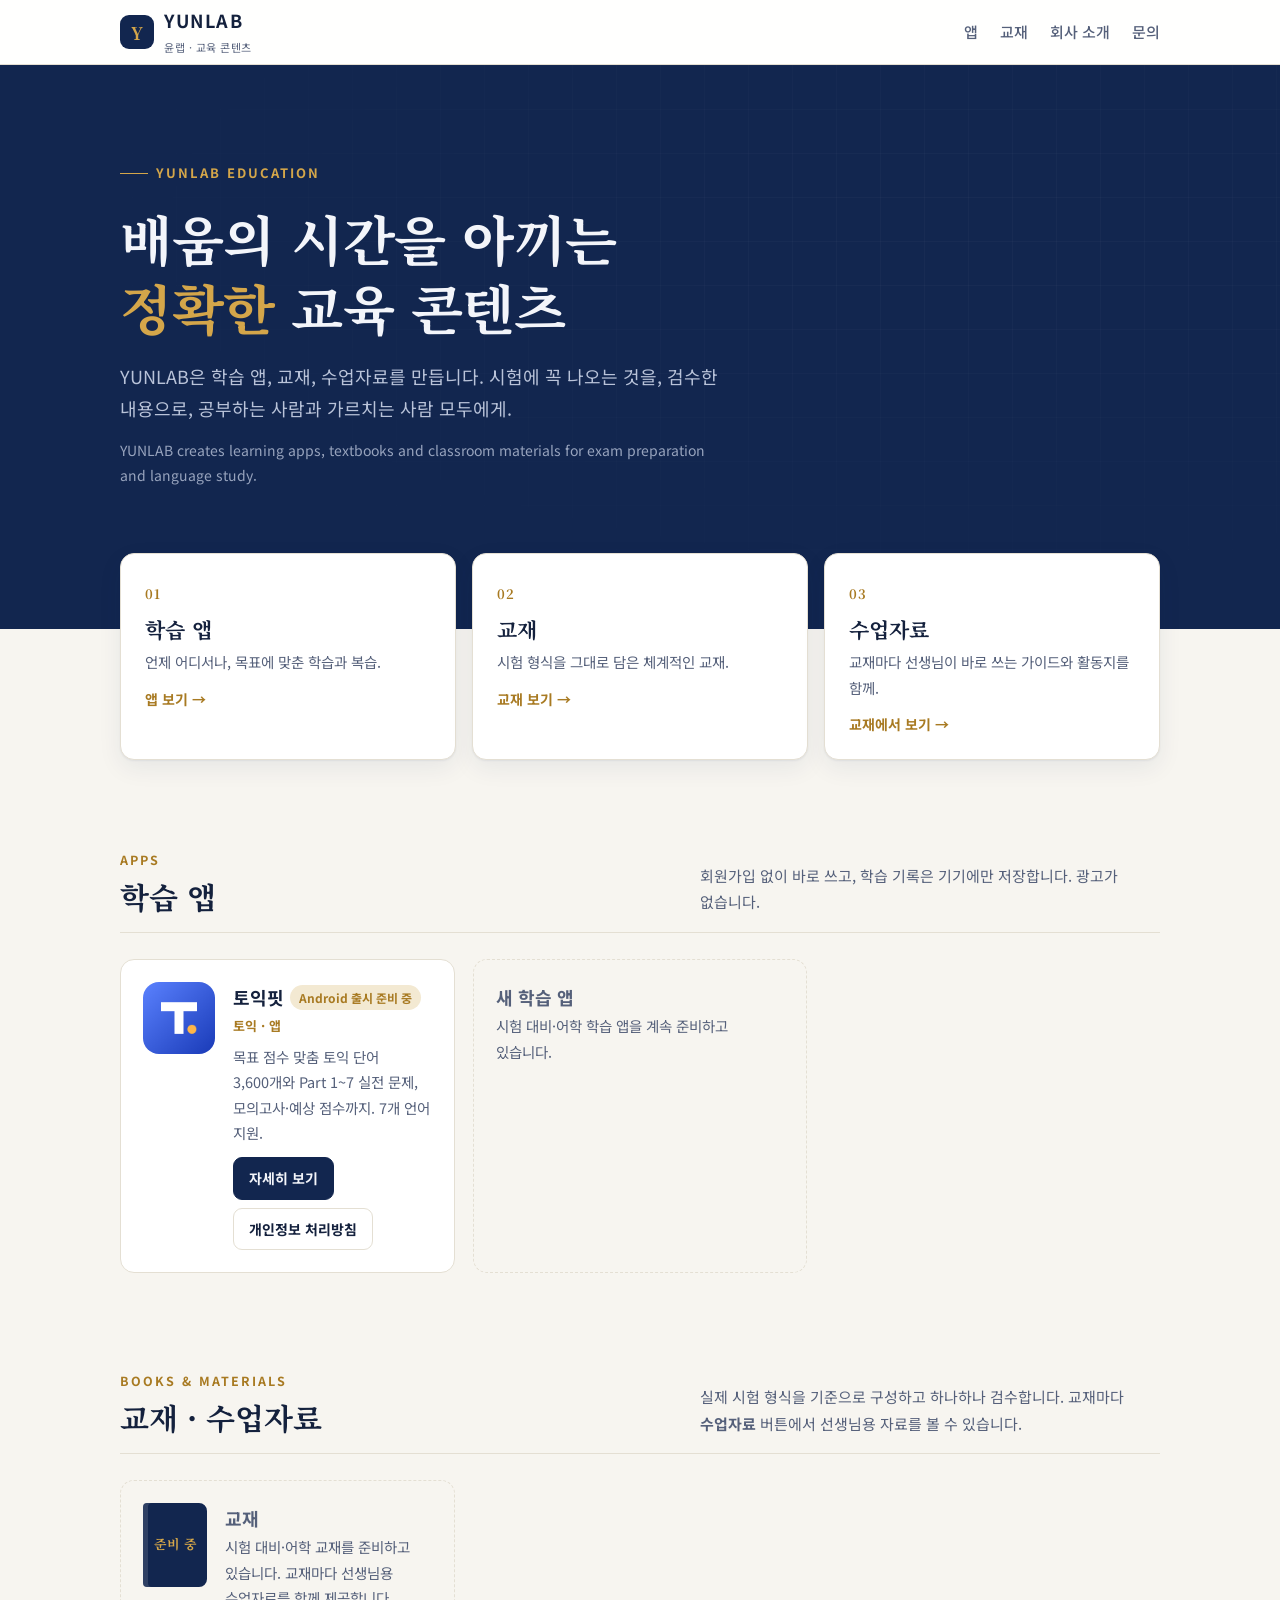
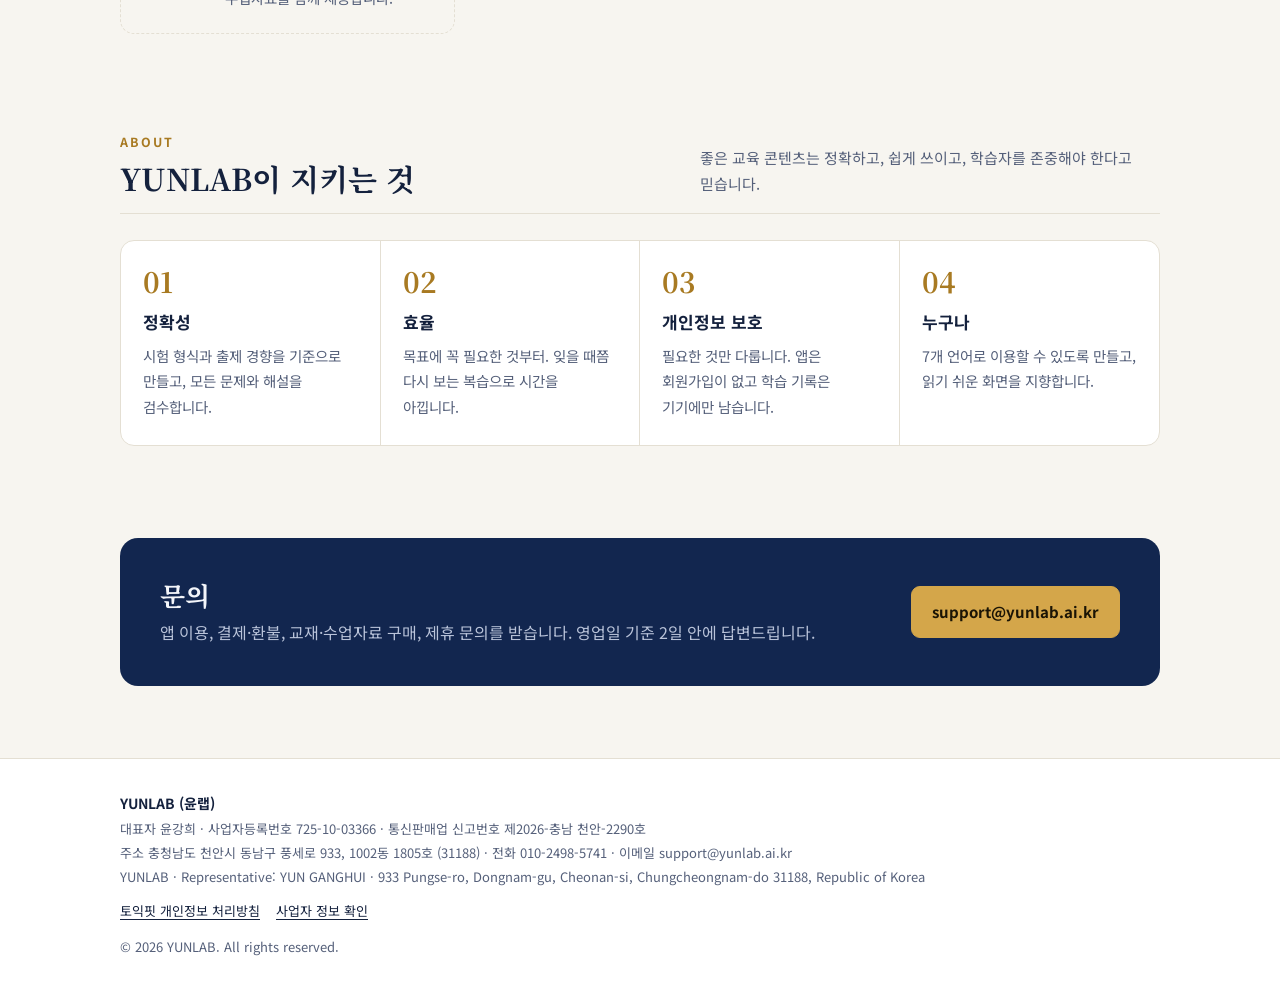
==== commit 56849dcd: "홈페이지: 수업자료를 교재 안으로 — 교재 카드의 '교재 소개'·'수업자료' 버튼과 교재 상세 페이지(탭) Co-Authored-By: Claude Opus 5.5 <noreply" ====
--- a/index.html
+++ b/index.html
@@ -16,7 +16,7 @@
 <body>
 <header class="top"><div class="wrap">
   <a class="brand" href="./"><span class="mark">Y</span><span><b>YUNLAB</b><small>윤랩 · 교육 콘텐츠</small></span></a>
-  <nav><a href="#apps">앱</a><a href="#books">교재</a><a href="#materials">수업자료</a><a class="hide-s" href="#about">회사 소개</a><a href="#contact">문의</a></nav>
+  <nav><a href="#apps">앱</a><a href="#books">교재</a><a href="#about">회사 소개</a><a href="#contact">문의</a></nav>
 </div></header>
 
 <div class="hero"><div class="wrap">
@@ -30,7 +30,7 @@
   <div class="pillars">
     <a class="pillar" href="#apps"><span class="num">01</span><h3>학습 앱</h3><p>언제 어디서나, 목표에 맞춘 학습과 복습.</p><span class="go">앱 보기 →</span></a>
     <a class="pillar" href="#books"><span class="num">02</span><h3>교재</h3><p>시험 형식을 그대로 담은 체계적인 교재.</p><span class="go">교재 보기 →</span></a>
-    <a class="pillar" href="#materials"><span class="num">03</span><h3>수업자료</h3><p>선생님이 바로 쓰는 가이드와 활동지.</p><span class="go">수업자료 보기 →</span></a>
+    <a class="pillar" href="#books"><span class="num">03</span><h3>수업자료</h3><p>교재마다 선생님이 바로 쓰는 가이드와 활동지를 함께.</p><span class="go">교재에서 보기 →</span></a>
   </div>
 
   <section class="block" id="apps">
@@ -39,13 +39,8 @@
   </section>
 
   <section class="block" id="books">
-    <div class="sec-head"><div><span class="kicker">Books</span><h2>교재</h2></div><p>실제 시험 형식을 기준으로 구성하고, 문제와 해설을 하나하나 검수합니다.</p></div>
+    <div class="sec-head"><div><span class="kicker">Books &amp; Materials</span><h2>교재 · 수업자료</h2></div><p>실제 시험 형식을 기준으로 구성하고 하나하나 검수합니다. 교재마다 <b>수업자료</b> 버튼에서 선생님용 자료를 볼 수 있습니다.</p></div>
     <div class="grid" data-list="books"></div>
-  </section>
-
-  <section class="block" id="materials">
-    <div class="sec-head"><div><span class="kicker">For Teachers</span><h2>수업자료</h2></div><p>학원·학교 수업에 바로 쓸 수 있도록 교사용 가이드와 학생용 활동지를 함께 만듭니다.</p></div>
-    <div class="grid" data-list="materials"></div>
   </section>
 
   <section class="block" id="about">
@@ -75,22 +70,6 @@
 
 <noscript><p class="wrap">목록을 보려면 자바스크립트를 켜 주세요. <a href="toeicfit/">토익핏 소개</a></p></noscript>
 <script src="catalog.js"></script>
-<script>
-  (function () {
-    var esc = function (s) { return String(s == null ? "" : s).replace(/[&<>"]/g, function (c) { return { "&": "&amp;", "<": "&lt;", ">": "&gt;", '"': "&quot;" }[c]; }); };
-    var C = window.YUNLAB_CATALOG || {};
-    document.querySelectorAll("[data-list]").forEach(function (box) {
-      box.innerHTML = (C[box.dataset.list] || []).map(function (x) {
-        var pic = x.icon ? '<img class="thumb" src="' + esc(x.icon) + '" alt="" width="72" height="72" />'
-          : x.cover ? '<div class="cover">' + esc(x.cover) + "</div>" : "";
-        var st = x.status ? '<span class="status' + (x.status === "on" ? " on" : "") + '">' + esc(x.statusText || (x.status === "on" ? "출시" : "준비 중")) + "</span>" : "";
-        var links = (x.links || []).map(function (l, i) { return '<a class="btn' + (i ? " line" : "") + '" href="' + esc(l.href) + '">' + esc(l.label) + "</a>"; }).join("");
-        return '<article class="item' + (x.placeholder ? " soon" : "") + '">' + pic + "<div><h3>" + esc(x.title) + st + "</h3>"
-          + (x.sub ? '<div class="sub">' + esc(x.sub) + "</div>" : "") + "<p>" + esc(x.desc) + "</p>"
-          + (links ? '<div class="links">' + links + "</div>" : "") + "</div></article>";
-      }).join("");
-    });
-  })();
-</script>
+<script src="render.js"></script>
 </body>
 </html>
--- a/site.css
+++ b/site.css
@@ -75,8 +75,8 @@
 .item { background: var(--surface); border: 1px solid var(--line); border-radius: var(--radius); padding: 22px;
   display: flex; gap: 18px; align-items: flex-start; }
 .item .thumb { width: 72px; height: 72px; border-radius: 16px; flex: none; object-fit: cover; }
-.item .cover { width: 64px; height: 84px; flex: none; border-radius: 4px 8px 8px 4px; background: var(--navy);
-  color: var(--gold-bright); display: grid; place-items: center; font: 700 15px/1.2 var(--serif); text-align: center;
+.cover { width: 64px; height: 84px; flex: none; border-radius: 4px 8px 8px 4px; background: var(--navy);
+  color: var(--gold-bright); display: grid; place-items: center; font: 700 13px/1.3 var(--serif); text-align: center; word-break: keep-all;
   padding: 6px; box-shadow: inset 5px 0 0 rgba(255,255,255,.12); }
 .item h3 { margin: 0; font-size: 18px; font-weight: 700; }
 .item .sub { font-size: 13px; color: var(--gold); font-weight: 700; margin: 2px 0 6px; }
@@ -155,3 +155,29 @@
   .btn.line { background: transparent; color: var(--ink); border-color: var(--line); }
   .item .cover, .mark { box-shadow: inset 0 0 0 1px rgba(255,255,255,.14); }
 }
+
+/* 교재 상세: 표지 · 탭 · 수업자료 목록 */
+img.cover { object-fit: cover; padding: 0; }
+.cover.big { width: 120px; height: 160px; font-size: 22px; border-radius: 6px 12px 12px 6px; flex: none; }
+.btn.gold { background: var(--gold-bright); border-color: var(--gold-bright); color: #1a1405; }
+.tabs { display: flex; gap: 6px; border-bottom: 1px solid var(--line); margin-top: 28px; }
+.tabs button { font: 700 16px/1 var(--sans); color: var(--muted); background: none; border: 0; padding: 14px 18px;
+  border-bottom: 3px solid transparent; margin-bottom: -1px; cursor: pointer; }
+.tabs button small { font-size: 12px; color: var(--gold); margin-left: 2px; }
+.tabs button[aria-selected="true"] { color: var(--ink); border-bottom-color: var(--gold); }
+.tab-panel { padding: 28px 0 8px; }
+.tab-panel > p { color: var(--muted); max-width: 720px; margin: 0 0 14px; }
+table.info { border-collapse: collapse; margin-top: 18px; background: var(--surface); border: 1px solid var(--line); border-radius: var(--radius); overflow: hidden; }
+table.info th, table.info td { text-align: left; padding: 10px 18px; border-bottom: 1px solid var(--line); font-size: 15px; }
+table.info th { color: var(--muted); font-weight: 500; width: 120px; }
+ul.mats { list-style: none; margin: 0; padding: 0; display: grid; gap: 12px; }
+.mat { background: var(--surface); border: 1px solid var(--line); border-radius: var(--radius); padding: 18px 20px;
+  display: flex; align-items: center; justify-content: space-between; gap: 16px; }
+.mat b { font-size: 16px; }
+.mat .type { font-size: 12px; font-weight: 700; color: var(--gold); margin-left: 8px; }
+.mat p { margin: 4px 0 0; color: var(--muted); font-size: 14px; }
+.mat .btn { flex: none; }
+.empty { padding: 80px 20px; }
+@media (max-width: 560px) { .mat { flex-direction: column; align-items: flex-start; } }
+
+.page-hero .cover.big { background: var(--gold-bright); color: var(--navy); box-shadow: inset 8px 0 0 rgba(0,0,0,.12), 0 10px 30px rgba(0,0,0,.25); }
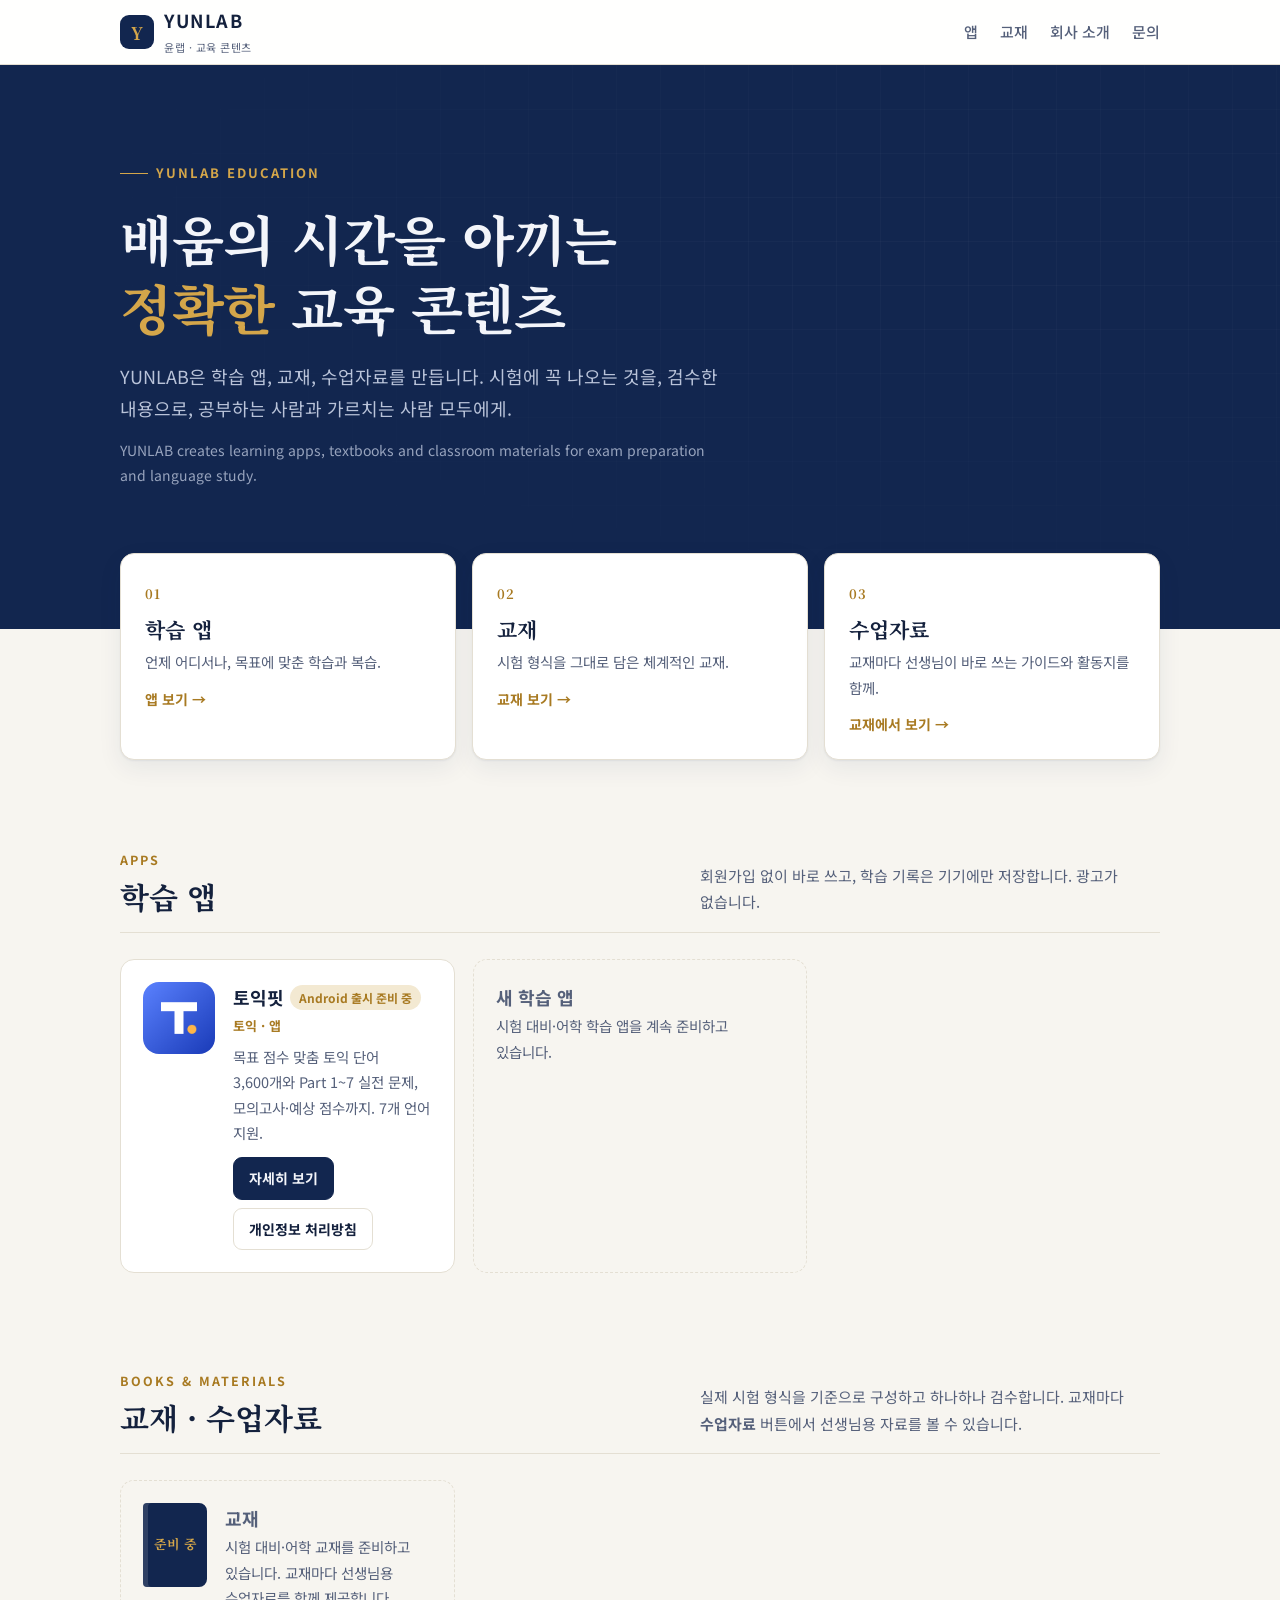
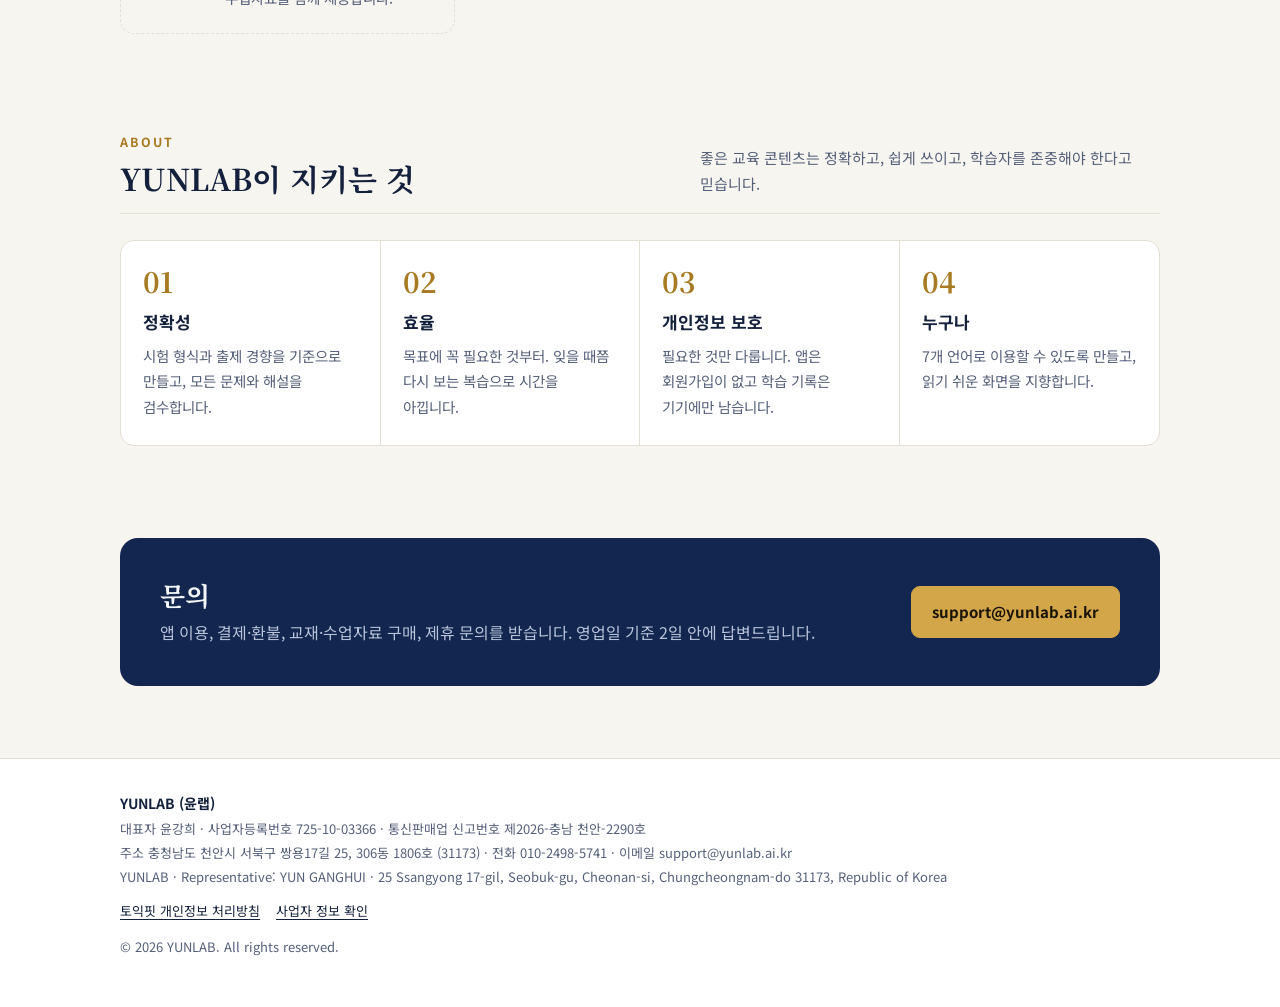
==== commit 303c44c8: "사업자 주소 변경: 천안시 서북구 쌍용17길 25, 306동 1806호 (31173) Co-Authored-By: Claude Opus 5.5 <noreply@anthropic.c" ====
--- a/index.html
+++ b/index.html
@@ -62,8 +62,8 @@
 <footer><div class="wrap">
   <div class="biz"><b>YUNLAB (윤랩)</b><br />
   대표자 윤강희 · 사업자등록번호 725-10-03366 · 통신판매업 신고번호 제2026-충남 천안-2290호<br />
-  주소 충청남도 천안시 동남구 풍세로 933, 1002동 1805호 (31188) · 전화 010-2498-5741 · 이메일 support@yunlab.ai.kr<br />
-  YUNLAB · Representative: YUN GANGHUI · 933 Pungse-ro, Dongnam-gu, Cheonan-si, Chungcheongnam-do 31188, Republic of Korea</div>
+  주소 충청남도 천안시 서북구 쌍용17길 25, 306동 1806호 (31173) · 전화 010-2498-5741 · 이메일 support@yunlab.ai.kr<br />
+  YUNLAB · Representative: YUN GANGHUI · 25 Ssangyong 17-gil, Seobuk-gu, Cheonan-si, Chungcheongnam-do 31173, Republic of Korea</div>
   <div class="links"><a href="privacy.html">토익핏 개인정보 처리방침</a><a href="https://www.ftc.go.kr/bizCommPop.do?wrkr_no=7251003366" target="_blank" rel="noopener">사업자 정보 확인</a></div>
   <div class="copy">© 2026 YUNLAB. All rights reserved.</div>
 </div></footer>
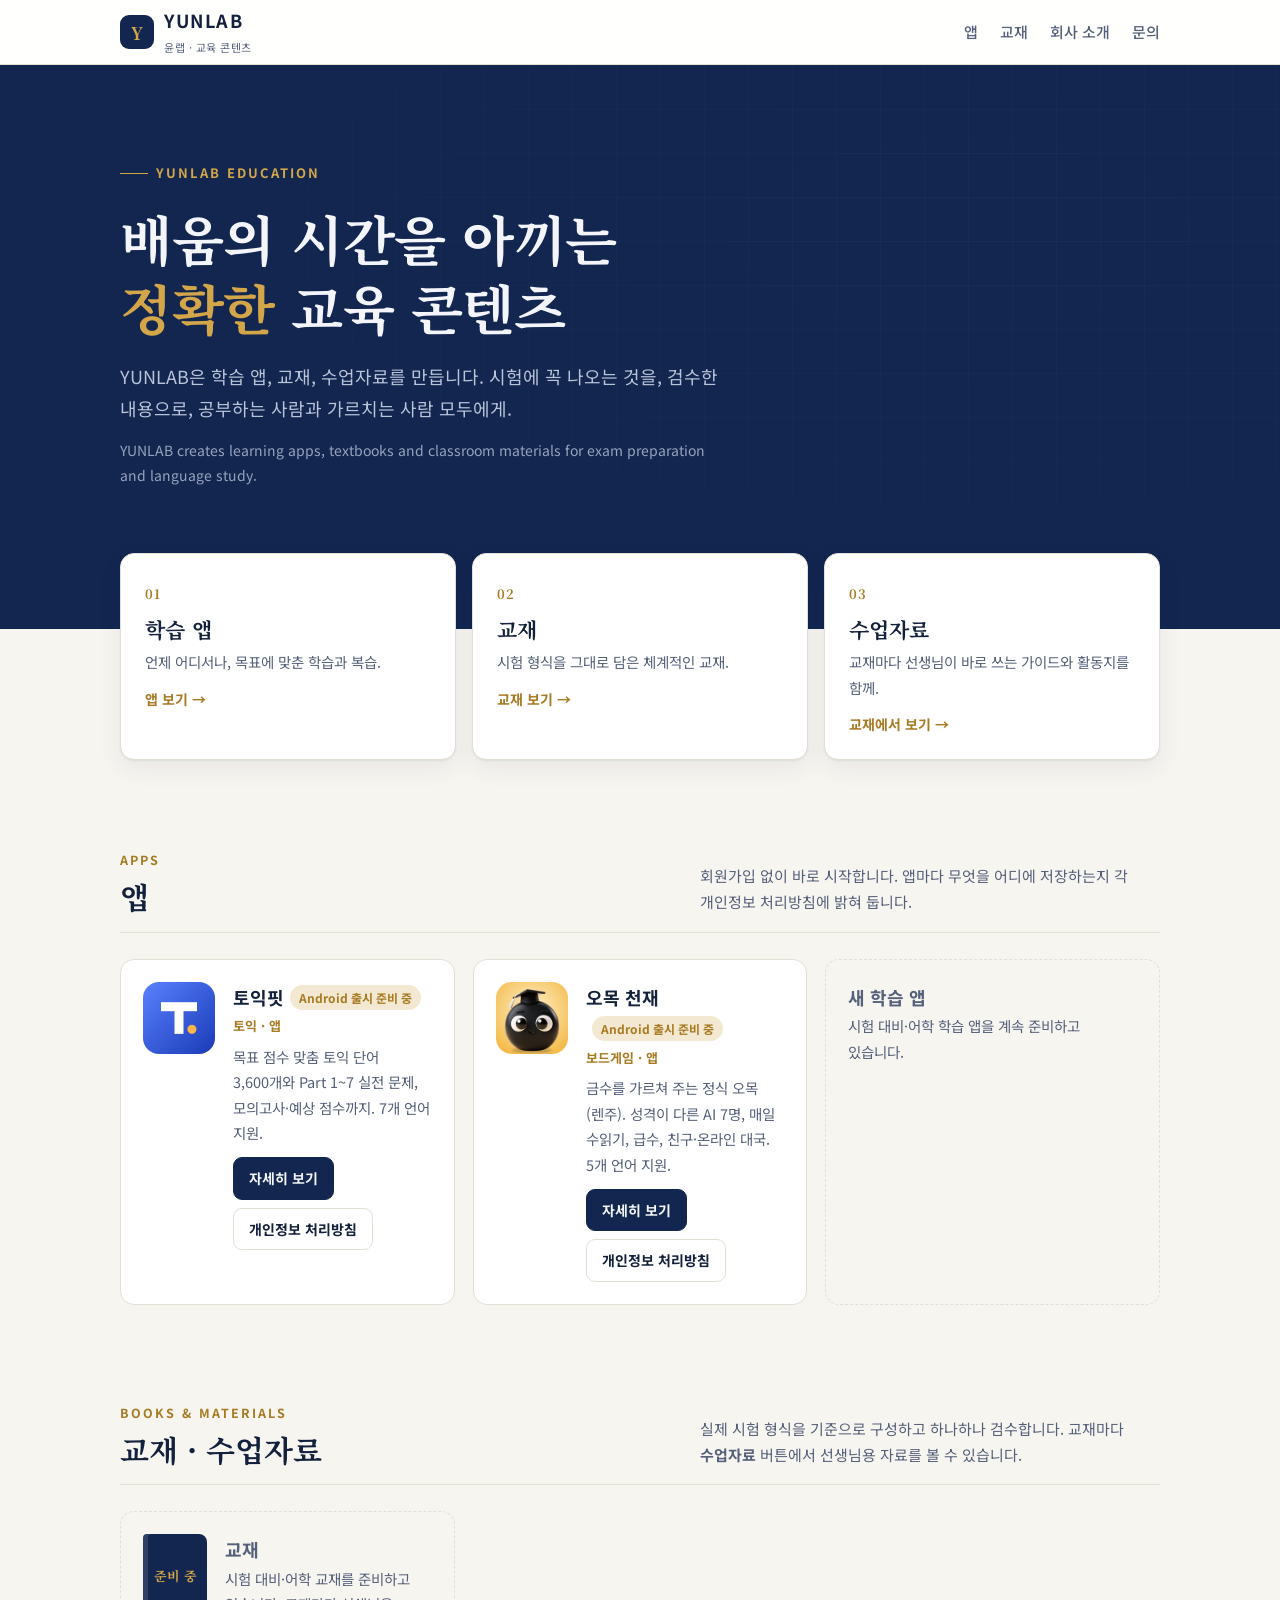
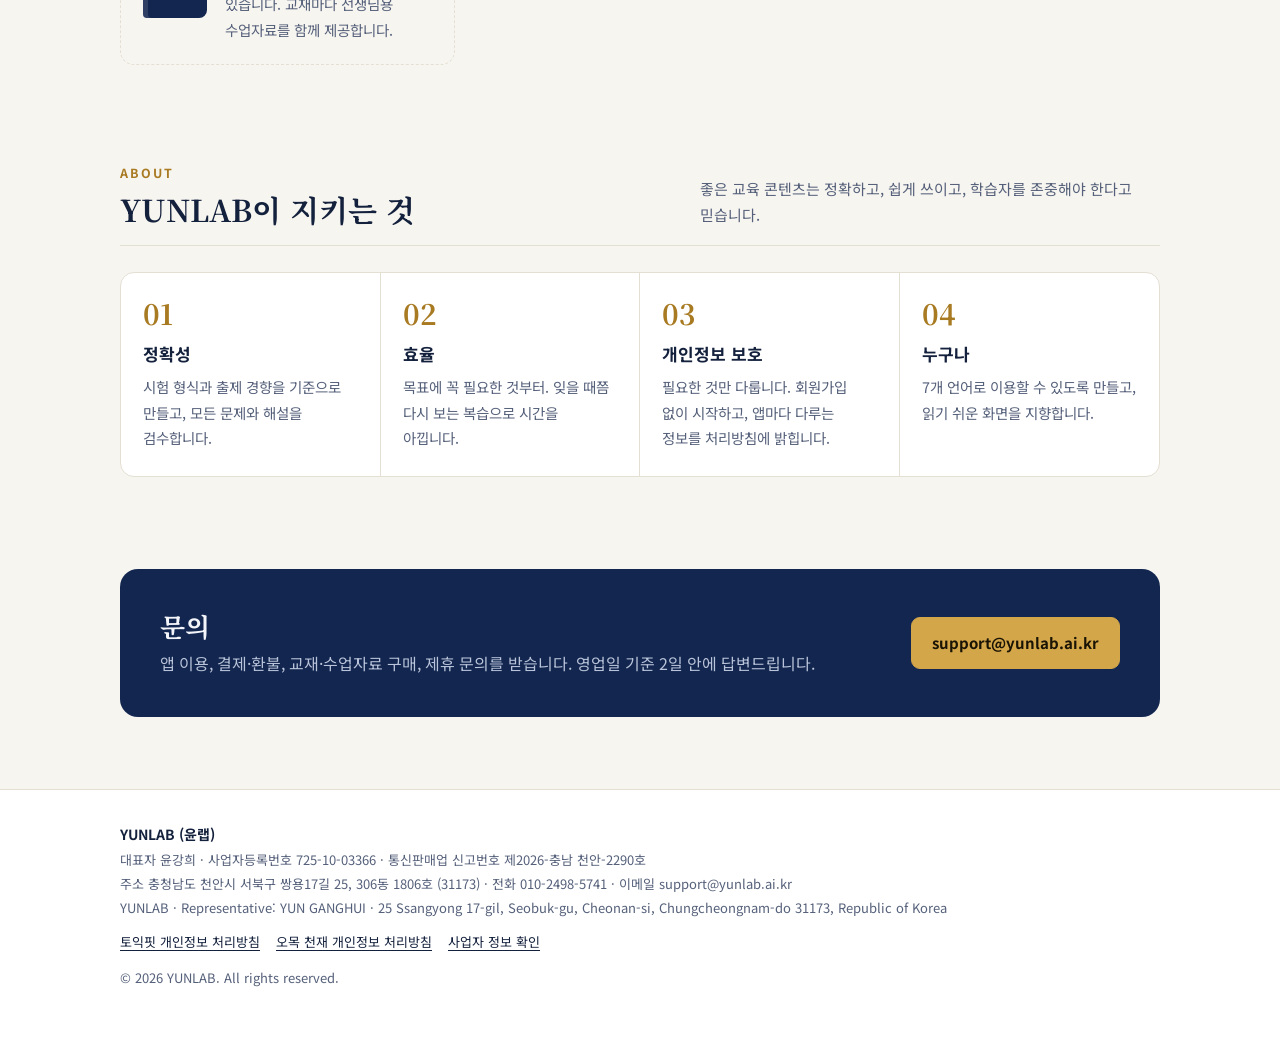
==== commit 333d8963: "오목 천재 페이지 추가 — 소개·개인정보·약관·계정 삭제·친구 초대, 앱 링크 인증 - omok/: 오목 천재 소개, 개인정보 처리방침, 이용약관, 계정 삭제 안내, 친구 초대(/" ====
--- a/index.html
+++ b/index.html
@@ -34,7 +34,7 @@
   </div>
 
   <section class="block" id="apps">
-    <div class="sec-head"><div><span class="kicker">Apps</span><h2>학습 앱</h2></div><p>회원가입 없이 바로 쓰고, 학습 기록은 기기에만 저장합니다. 광고가 없습니다.</p></div>
+    <div class="sec-head"><div><span class="kicker">Apps</span><h2>앱</h2></div><p>회원가입 없이 바로 시작합니다. 앱마다 무엇을 어디에 저장하는지 각 개인정보 처리방침에 밝혀 둡니다.</p></div>
     <div class="grid" data-list="apps"></div>
   </section>
 
@@ -48,7 +48,7 @@
     <div class="values">
       <div class="value"><b>01</b><h3>정확성</h3><p>시험 형식과 출제 경향을 기준으로 만들고, 모든 문제와 해설을 검수합니다.</p></div>
       <div class="value"><b>02</b><h3>효율</h3><p>목표에 꼭 필요한 것부터. 잊을 때쯤 다시 보는 복습으로 시간을 아낍니다.</p></div>
-      <div class="value"><b>03</b><h3>개인정보 보호</h3><p>필요한 것만 다룹니다. 앱은 회원가입이 없고 학습 기록은 기기에만 남습니다.</p></div>
+      <div class="value"><b>03</b><h3>개인정보 보호</h3><p>필요한 것만 다룹니다. 회원가입 없이 시작하고, 앱마다 다루는 정보를 처리방침에 밝힙니다.</p></div>
       <div class="value"><b>04</b><h3>누구나</h3><p>7개 언어로 이용할 수 있도록 만들고, 읽기 쉬운 화면을 지향합니다.</p></div>
     </div>
   </section>
@@ -64,11 +64,11 @@
   대표자 윤강희 · 사업자등록번호 725-10-03366 · 통신판매업 신고번호 제2026-충남 천안-2290호<br />
   주소 충청남도 천안시 서북구 쌍용17길 25, 306동 1806호 (31173) · 전화 010-2498-5741 · 이메일 support@yunlab.ai.kr<br />
   YUNLAB · Representative: YUN GANGHUI · 25 Ssangyong 17-gil, Seobuk-gu, Cheonan-si, Chungcheongnam-do 31173, Republic of Korea</div>
-  <div class="links"><a href="privacy.html">토익핏 개인정보 처리방침</a><a href="https://www.ftc.go.kr/bizCommPop.do?wrkr_no=7251003366" target="_blank" rel="noopener">사업자 정보 확인</a></div>
+  <div class="links"><a href="privacy.html">토익핏 개인정보 처리방침</a><a href="omok/privacy.html">오목 천재 개인정보 처리방침</a><a href="https://www.ftc.go.kr/bizCommPop.do?wrkr_no=7251003366" target="_blank" rel="noopener">사업자 정보 확인</a></div>
   <div class="copy">© 2026 YUNLAB. All rights reserved.</div>
 </div></footer>
 
-<noscript><p class="wrap">목록을 보려면 자바스크립트를 켜 주세요. <a href="toeicfit/">토익핏 소개</a></p></noscript>
+<noscript><p class="wrap">목록을 보려면 자바스크립트를 켜 주세요. <a href="toeicfit/">토익핏 소개</a> · <a href="omok/">오목 천재 소개</a></p></noscript>
 <script src="catalog.js"></script>
 <script src="render.js"></script>
 </body>
